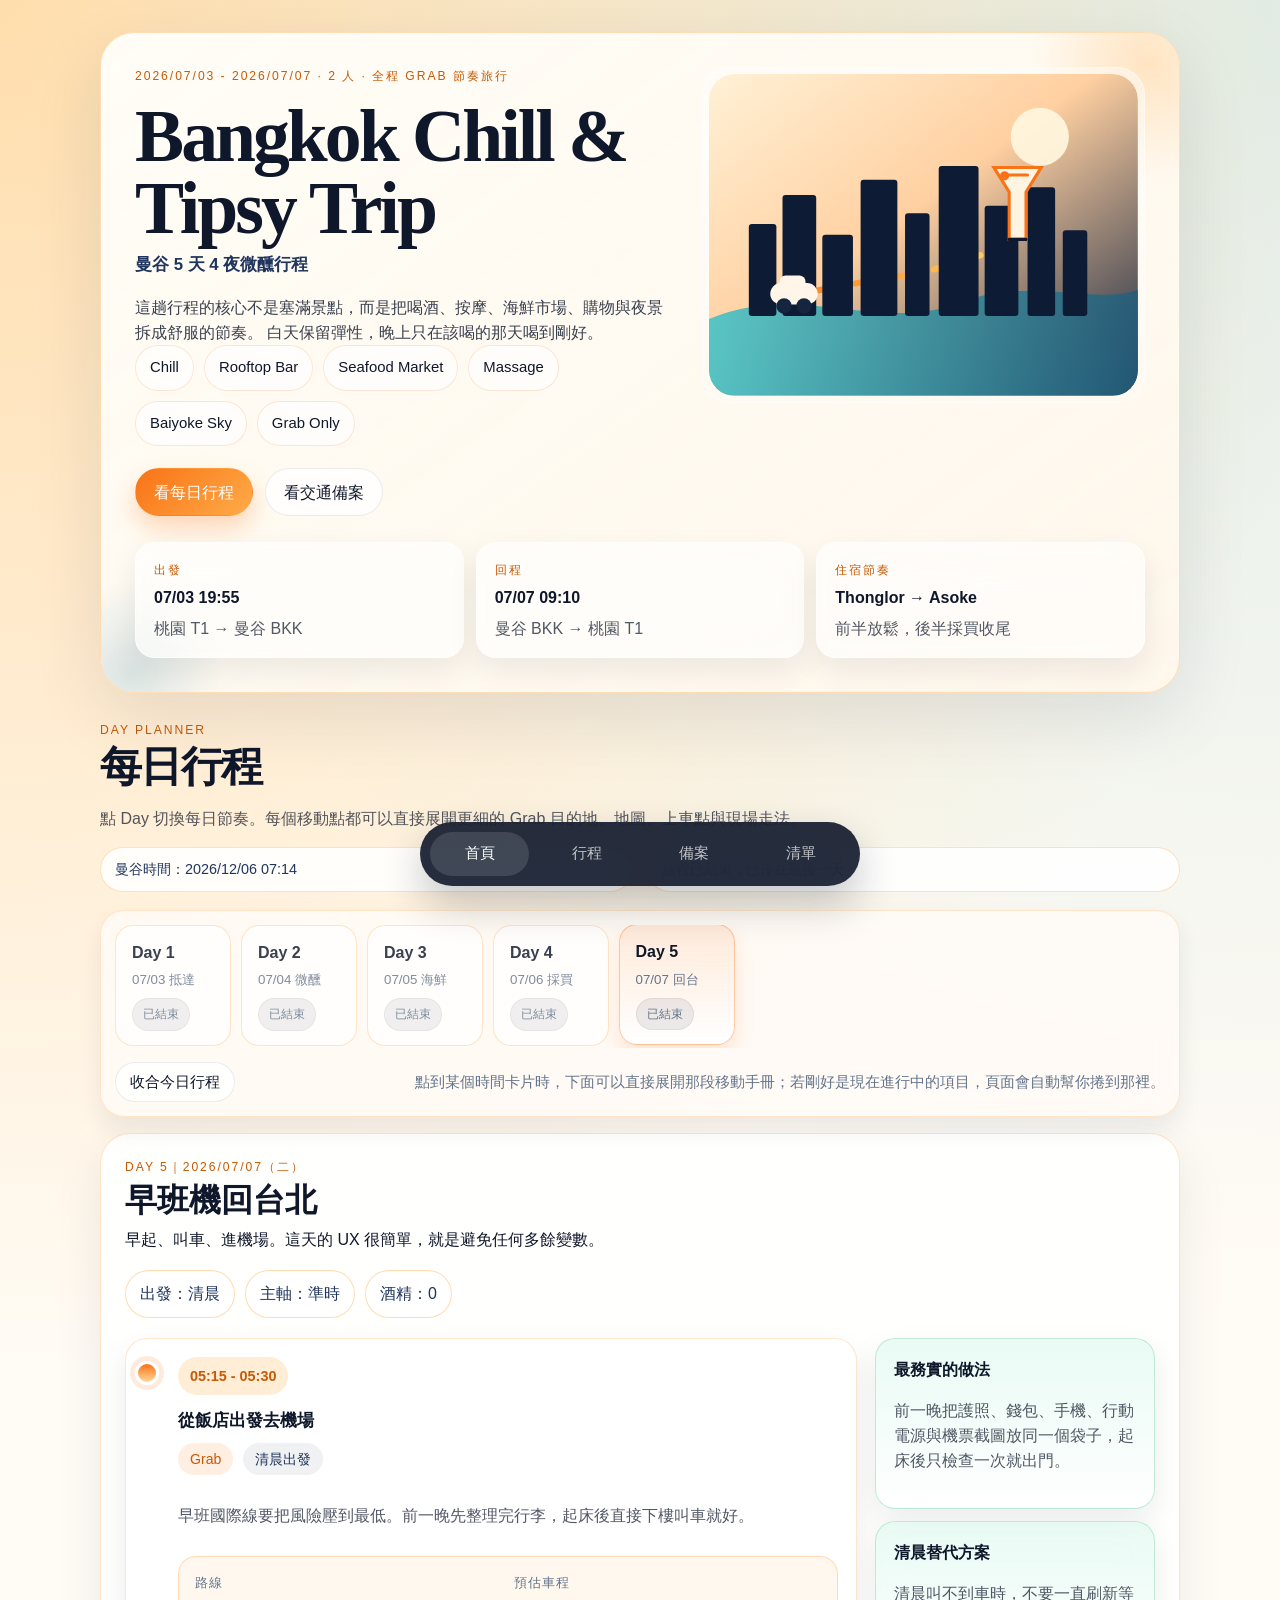
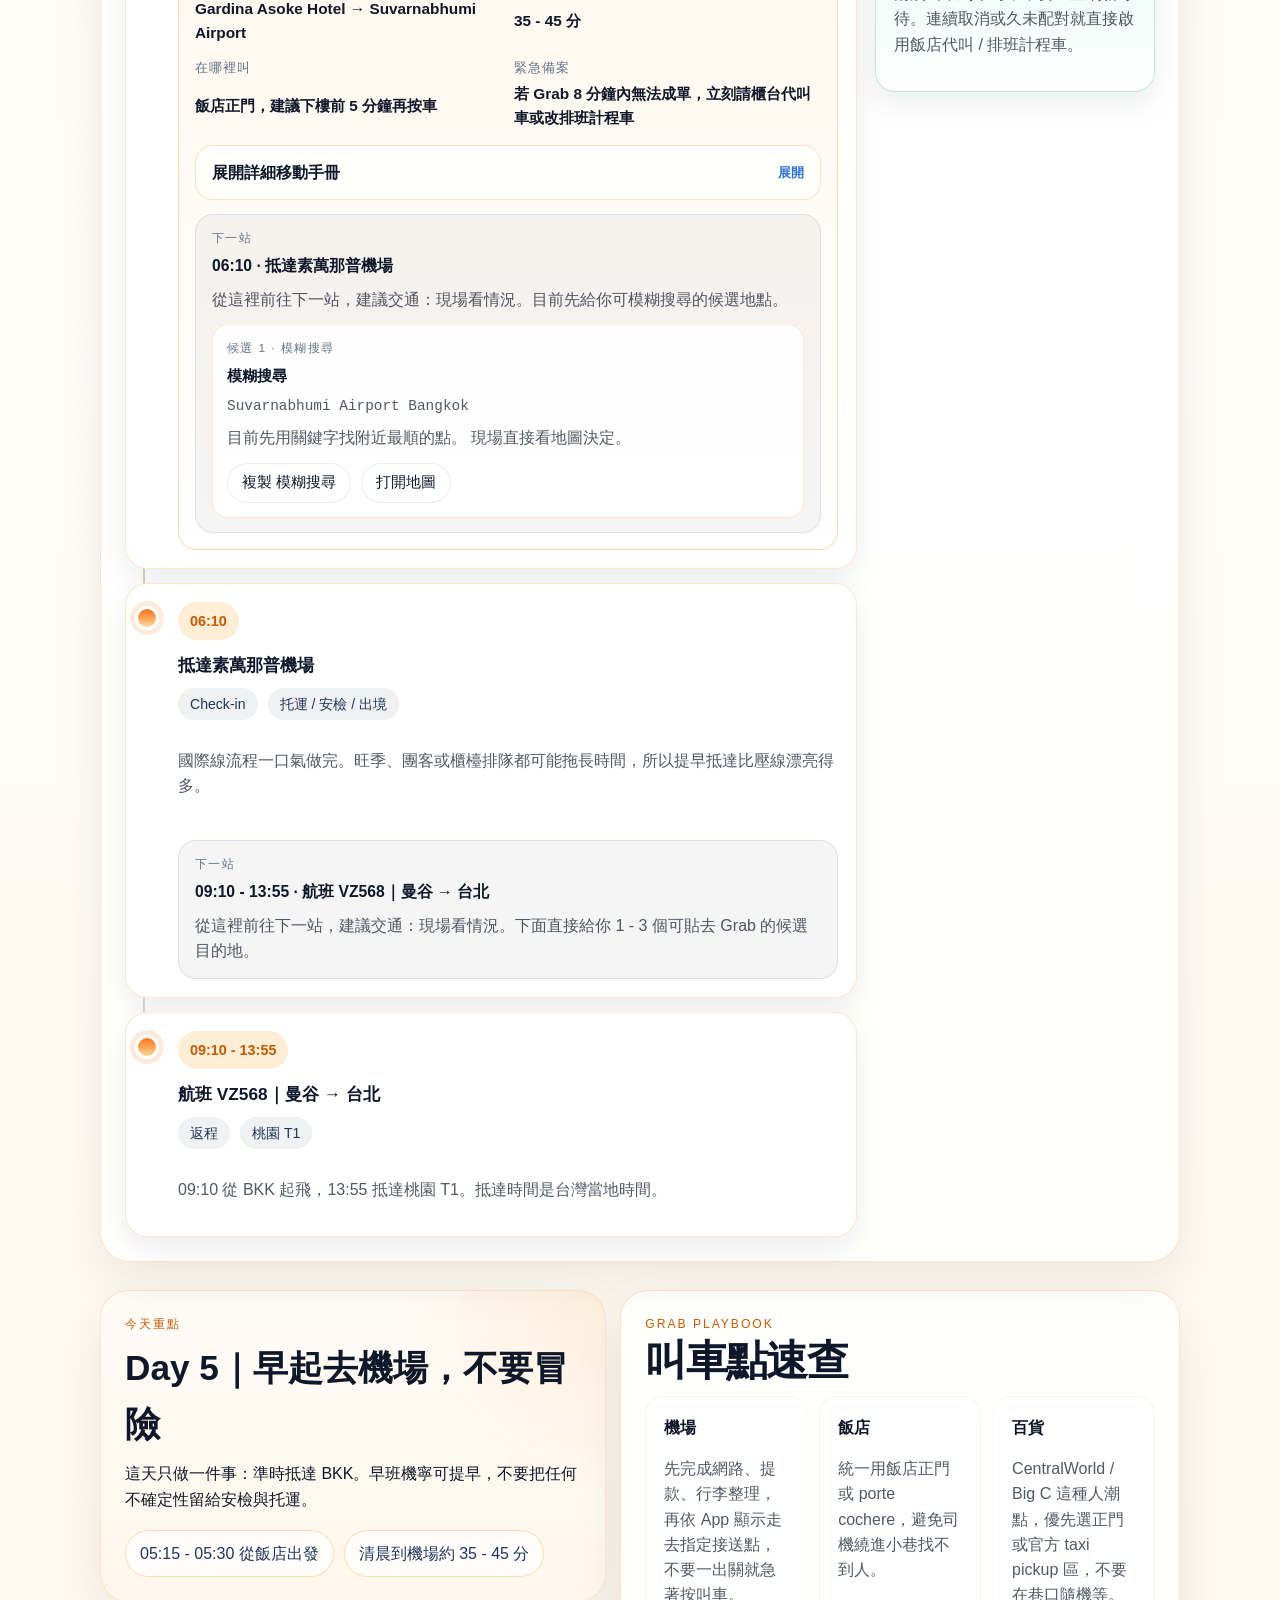
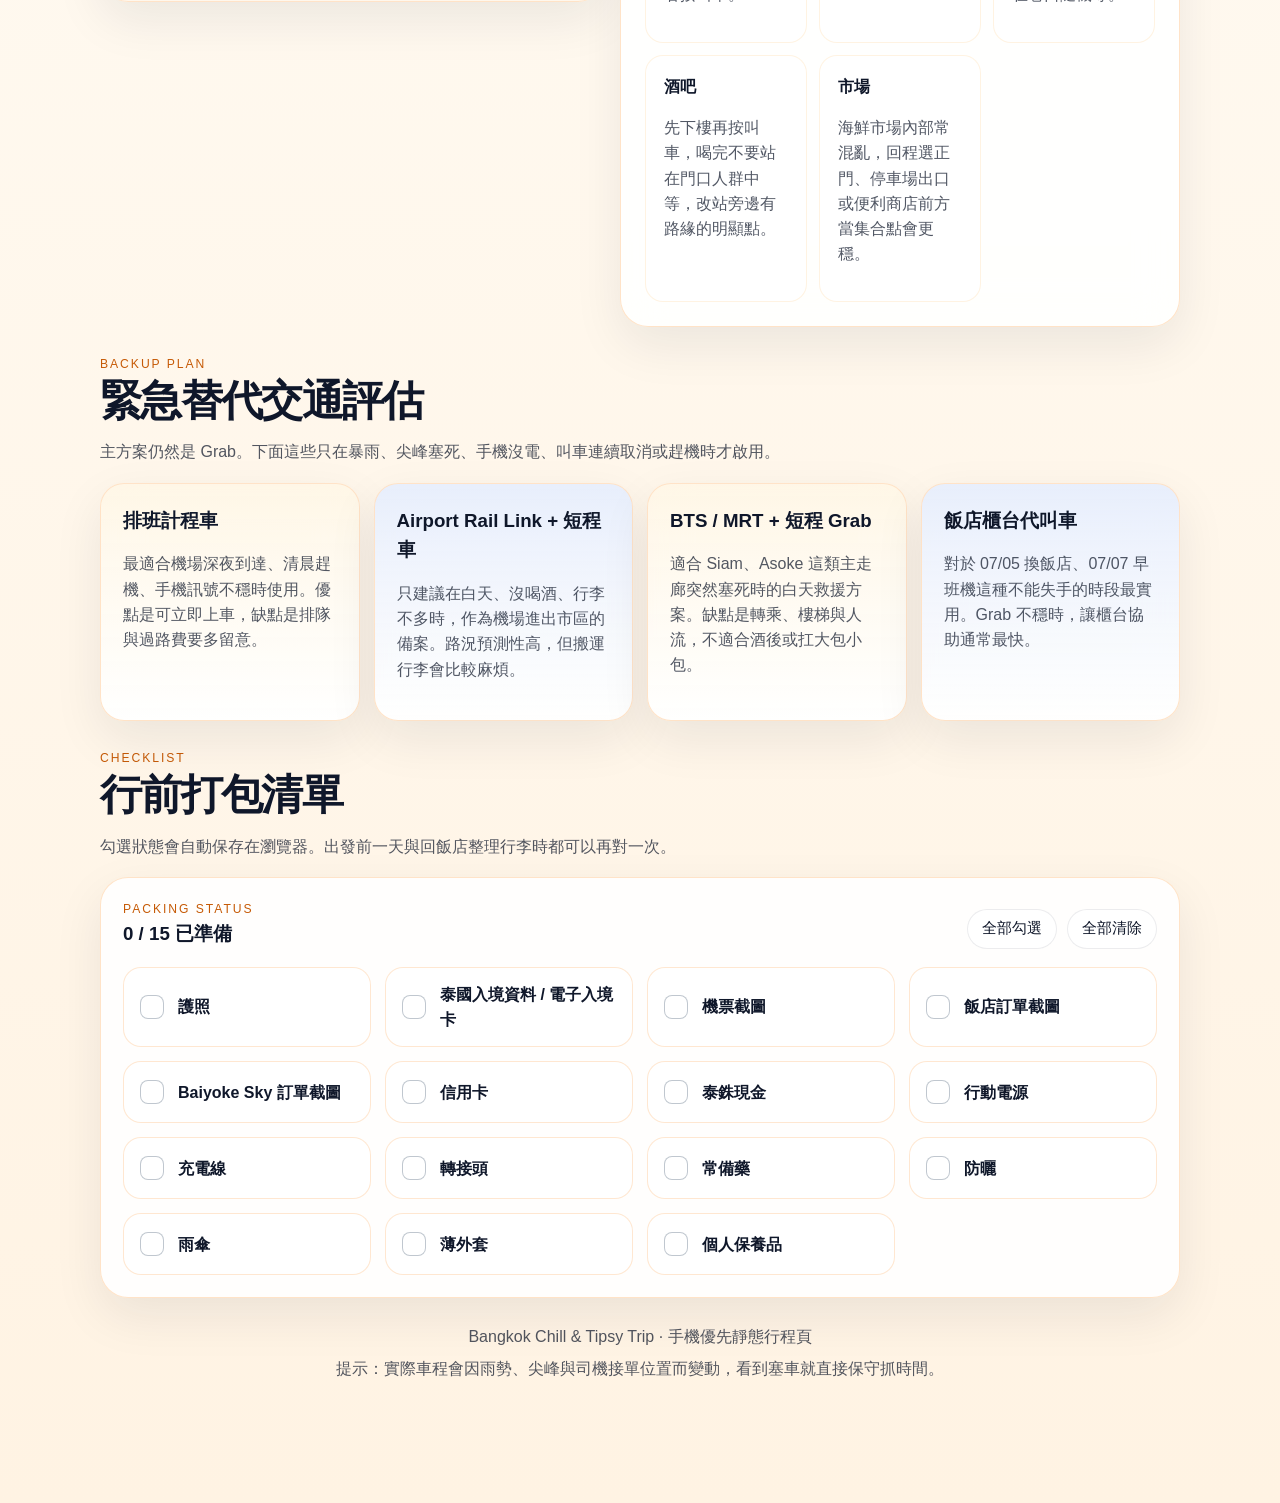
==== bangkok/20260703/index.html @ 16634b10 "2026泰國生日旅遊 泰國 曼谷 生日旅行" ====
<!DOCTYPE html>
<html lang="zh-Hant">
<head>
  <meta charset="UTF-8">
  <meta name="viewport" content="width=device-width, initial-scale=1.0">
  <title>Bangkok Chill &amp; Tipsy Trip</title>
  <meta
    name="description"
    content="曼谷 5 天 4 夜微醺行程，手機優先的靜態旅遊頁面，整理每日時間軸、Grab 叫車點、替代交通與行前清單。"
  >
  <style>
:root {
  --bg: #fff8ef;
  --bg-soft: #fff2df;
  --card: rgba(255, 255, 255, 0.9);
  --card-strong: #ffffff;
  --primary: #f97316;
  --primary-deep: #c65a06;
  --primary-soft: #ffedd5;
  --secondary: #0f172a;
  --secondary-soft: #20355d;
  --muted: #64748b;
  --muted-soft: #8ea0b7;
  --green: #1c9b67;
  --green-soft: #dff9ef;
  --blue: #2d72d9;
  --blue-soft: #dce9ff;
  --border: #fed7aa;
  --border-strong: rgba(249, 115, 22, 0.24);
  --shadow-soft: 0 18px 50px rgba(18, 28, 45, 0.08);
  --shadow-card: 0 12px 30px rgba(15, 23, 42, 0.08);
  --radius-xl: 30px;
  --radius-lg: 24px;
  --radius-md: 18px;
  --radius-sm: 14px;
  --max-mobile: 480px;
  --max-desktop: 1080px;
}

* {
  box-sizing: border-box;
}

html {
  scroll-behavior: smooth;
}

body {
  margin: 0;
  font-family: -apple-system, BlinkMacSystemFont, "Segoe UI", "Noto Sans TC", sans-serif;
  color: var(--secondary);
  background:
    radial-gradient(circle at top left, rgba(255, 211, 145, 0.7), transparent 28%),
    radial-gradient(circle at top right, rgba(84, 184, 196, 0.18), transparent 26%),
    linear-gradient(180deg, #fff8ef 0%, #fffdf8 42%, #fff3e3 100%);
  line-height: 1.58;
}

img,
svg {
  display: block;
  max-width: 100%;
}

button,
input,
a {
  font: inherit;
}

a {
  color: inherit;
  text-decoration: none;
}

.page-shell {
  width: min(calc(100% - 28px), var(--max-desktop));
  margin: 0 auto;
  padding: 24px 0 116px;
}

main {
  display: flex;
  flex-direction: column;
}

.hero,
.summary-card,
.callout,
.focus-card,
.playbook-card,
.day-panel,
.backup-card,
.checklist-card,
.mini-card,
.side-card,
.playbook-item {
  backdrop-filter: blur(20px);
}

.hero {
  position: relative;
  overflow: hidden;
  display: grid;
  gap: 20px;
  padding: 28px;
  border-radius: 34px;
  background:
    linear-gradient(145deg, rgba(255, 253, 247, 0.95), rgba(255, 246, 233, 0.88)),
    rgba(255, 255, 255, 0.8);
  border: 1px solid rgba(255, 210, 156, 0.7);
  box-shadow: 0 24px 70px rgba(20, 33, 56, 0.1);
}

.hero::before,
.hero::after {
  content: "";
  position: absolute;
  border-radius: 999px;
  pointer-events: none;
}

.hero::before {
  width: 240px;
  height: 240px;
  right: -90px;
  top: -90px;
  background: radial-gradient(circle, rgba(255, 186, 102, 0.34), transparent 70%);
}

.hero::after {
  width: 180px;
  height: 180px;
  left: -60px;
  bottom: -70px;
  background: radial-gradient(circle, rgba(55, 130, 160, 0.18), transparent 72%);
}

.hero-copy,
.hero-art,
.hero-stats {
  position: relative;
  z-index: 1;
}

.eyebrow,
.kicker,
.mini-label,
.card-label,
.day-kicker {
  margin: 0;
  font-size: 0.76rem;
  letter-spacing: 0.16em;
  text-transform: uppercase;
  color: var(--primary-deep);
}

.hero h1 {
  margin: 14px 0 8px;
  font-family: "Iowan Old Style", "Palatino Linotype", "Noto Serif TC", serif;
  font-size: clamp(2.2rem, 9vw, 4.6rem);
  line-height: 0.98;
  letter-spacing: -0.04em;
}

.hero-subtitle {
  margin: 0;
  font-size: 1.05rem;
  font-weight: 700;
  color: var(--secondary-soft);
}

.hero-lead {
  margin: 16px 0 0;
  max-width: 44rem;
  color: rgba(15, 23, 42, 0.82);
}

.tag-row,
.chip-row,
.focus-metrics,
.day-stat-strip {
  display: flex;
  flex-wrap: wrap;
  gap: 10px;
}

.tag {
  display: inline-flex;
  align-items: center;
  gap: 6px;
  padding: 10px 14px;
  border-radius: 999px;
  border: 1px solid rgba(249, 115, 22, 0.18);
  background: rgba(255, 255, 255, 0.65);
  color: var(--secondary);
  font-size: 0.93rem;
  box-shadow: inset 0 1px 0 rgba(255, 255, 255, 0.8);
}

.hero-actions {
  display: flex;
  flex-wrap: wrap;
  gap: 12px;
  margin-top: 22px;
}

.button {
  display: inline-flex;
  align-items: center;
  justify-content: center;
  min-height: 48px;
  padding: 0 18px;
  border: 1px solid transparent;
  border-radius: 999px;
  transition: transform 0.2s ease, box-shadow 0.2s ease, background 0.2s ease, border-color 0.2s ease;
  cursor: pointer;
}

.button:hover {
  transform: translateY(-1px);
}

.button-primary {
  background: linear-gradient(135deg, var(--primary), #ffab48);
  color: #fff;
  box-shadow: 0 12px 24px rgba(249, 115, 22, 0.28);
}

.button-secondary {
  background: rgba(255, 255, 255, 0.84);
  color: var(--secondary);
  border-color: rgba(15, 23, 42, 0.08);
}

.button-small {
  min-height: 40px;
  padding: 0 14px;
  font-size: 0.92rem;
}

.hero-art {
  padding: 6px;
  border-radius: 28px;
  background: linear-gradient(180deg, rgba(255, 255, 255, 0.42), rgba(255, 255, 255, 0.18));
  border: 1px solid rgba(255, 255, 255, 0.52);
}

.hero-art svg {
  border-radius: 26px;
  box-shadow: inset 0 0 0 1px rgba(255, 255, 255, 0.2);
}

.hero-stats {
  display: grid;
  gap: 12px;
}

.mini-card {
  padding: 18px 18px 16px;
  border-radius: 20px;
  background: rgba(255, 255, 255, 0.62);
  border: 1px solid rgba(255, 255, 255, 0.56);
  box-shadow: var(--shadow-card);
}

.mini-card strong,
.summary-card h3,
.playbook-item h3,
.backup-card h3,
.side-card h4,
.timeline-title h4 {
  display: block;
  margin-top: 4px;
}

.mini-card span,
.summary-card p,
.callout p,
.playbook-item p,
.section-copy,
.timeline-content p,
.side-card p,
.backup-card p,
.footer p {
  color: rgba(15, 23, 42, 0.72);
}

.mini-card span {
  display: block;
  margin-top: 6px;
}

.section {
  margin-top: 28px;
}

.schedule-section {
  order: 1;
}

.utility-section {
  order: 2;
}

#backup {
  order: 3;
}

.checklist-section {
  order: 4;
}

#mobility {
  order: 5;
}

.section-heading {
  margin-bottom: 18px;
}

.section-heading h2 {
  margin: 6px 0 8px;
  font-family: "Iowan Old Style", "Palatino Linotype", "Noto Serif TC", serif;
  font-size: clamp(1.8rem, 5vw, 2.6rem);
  line-height: 1.05;
  letter-spacing: -0.04em;
}

.section-heading.compact {
  margin-bottom: 12px;
}

.trip-ops-grid,
.mobility-grid,
.detail-list,
.quick-destination-list,
.schedule-live-strip {
  display: grid;
  gap: 14px;
}

.schedule-live-strip {
  margin-top: 14px;
}

.schedule-live-strip span {
  display: inline-flex;
  align-items: center;
  padding: 10px 14px;
  border-radius: 999px;
  background: rgba(255, 255, 255, 0.88);
  border: 1px solid rgba(255, 221, 187, 0.92);
  color: var(--secondary-soft);
  font-size: 0.9rem;
}

.trip-ops-grid {
  margin-top: 6px;
}

.trip-ops-card,
.mobility-card {
  padding: 22px;
  border-radius: var(--radius-lg);
  background: var(--card);
  border: 1px solid rgba(255, 226, 197, 0.94);
  box-shadow: var(--shadow-soft);
}

.trip-live-card {
  background:
    radial-gradient(circle at top right, rgba(70, 167, 184, 0.14), transparent 34%),
    linear-gradient(180deg, rgba(255, 249, 240, 0.95), rgba(255, 255, 255, 0.95));
}

.trip-ops-card h3,
.mobility-card h3 {
  margin: 8px 0 10px;
  font-size: 1.16rem;
}

.trip-status-strip,
.mobility-actions {
  display: flex;
  flex-wrap: wrap;
  gap: 10px;
}

.trip-status-strip {
  margin-top: 16px;
}

.trip-status-strip span,
.mobility-badge,
.tab-state {
  display: inline-flex;
  align-items: center;
  padding: 8px 12px;
  border-radius: 999px;
  font-size: 0.82rem;
  border: 1px solid rgba(255, 214, 170, 0.9);
  background: rgba(255, 255, 255, 0.9);
  color: var(--secondary-soft);
  font-style: normal;
}

.mobility-grid {
  margin-top: 16px;
}

.mobility-card {
  background:
    linear-gradient(180deg, rgba(255, 251, 245, 0.96), rgba(255, 255, 255, 0.96));
}

.mobility-head {
  display: flex;
  flex-wrap: wrap;
  justify-content: space-between;
  align-items: flex-start;
  gap: 12px;
}

.mobility-intro {
  margin: 10px 0 0;
  color: rgba(15, 23, 42, 0.76);
}

.mobility-actions {
  margin-top: 16px;
}

.detail-list {
  margin-top: 16px;
}

.detail-item {
  padding: 16px;
  border-radius: 18px;
  background: rgba(255, 255, 255, 0.84);
  border: 1px solid rgba(255, 229, 204, 0.9);
}

.detail-item span {
  display: block;
  margin-bottom: 6px;
  font-size: 0.78rem;
  letter-spacing: 0.12em;
  text-transform: uppercase;
  color: var(--muted);
}

.detail-item strong {
  display: block;
  font-size: 0.98rem;
  color: var(--secondary);
}

.detail-item p {
  margin: 8px 0 0;
  color: rgba(15, 23, 42, 0.7);
}

.copy-target {
  font-family: "SFMono-Regular", Consolas, "Liberation Mono", Menlo, monospace;
  font-size: 0.9rem;
  line-height: 1.5;
  word-break: break-word;
}

.quick-destination-list {
  margin-top: 16px;
}

.quick-destination {
  width: 100%;
  min-height: 48px;
  padding: 0 16px;
  border-radius: 16px;
  border: 1px solid rgba(255, 221, 187, 0.92);
  background: rgba(255, 255, 255, 0.88);
  color: var(--secondary);
  text-align: left;
  cursor: pointer;
  transition: transform 0.2s ease, box-shadow 0.2s ease, border-color 0.2s ease;
}

.quick-destination:hover,
.copy-button:hover {
  transform: translateY(-1px);
  box-shadow: var(--shadow-card);
}

.tab-state {
  margin-top: 8px;
  padding: 6px 10px;
  font-size: 0.74rem;
}

.day-tab.is-ended .tab-state {
  background: rgba(15, 23, 42, 0.08);
  border-color: rgba(15, 23, 42, 0.06);
  color: var(--muted);
}

.day-tab.is-today .tab-state {
  background: rgba(28, 155, 103, 0.12);
  border-color: rgba(28, 155, 103, 0.18);
  color: #157650;
}

.day-tab.is-upcoming .tab-state {
  background: rgba(45, 114, 217, 0.1);
  border-color: rgba(45, 114, 217, 0.16);
  color: #215cb5;
}

.day-tab.is-ended:not(.is-active) {
  opacity: 0.82;
}

.summary-grid,
.callout-grid,
.backup-grid,
.checklist-grid {
  display: grid;
  gap: 14px;
}

.summary-card,
.callout,
.focus-card,
.playbook-card,
.backup-card,
.checklist-card,
.day-panel {
  background: var(--card);
  border: 1px solid rgba(255, 226, 197, 0.94);
  box-shadow: var(--shadow-soft);
}

.summary-card {
  padding: 22px;
  border-radius: var(--radius-lg);
}

.summary-card h3 {
  margin: 8px 0 10px;
  font-size: 1.14rem;
}

.callout-grid {
  margin-top: 16px;
}

.callout {
  padding: 20px 22px;
  border-radius: var(--radius-lg);
}

.callout h3,
.focus-card h2,
.playbook-card h2,
.checklist-card h3 {
  margin: 6px 0 10px;
}

.callout-warm {
  background: linear-gradient(180deg, rgba(255, 241, 219, 0.94), rgba(255, 249, 240, 0.88));
}

.callout-cool {
  background: linear-gradient(180deg, rgba(225, 237, 255, 0.94), rgba(248, 251, 255, 0.88));
}

.callout-green {
  background: linear-gradient(180deg, rgba(227, 248, 239, 0.94), rgba(250, 255, 252, 0.88));
}

.utility-section {
  display: grid;
  gap: 14px;
}

.focus-card,
.playbook-card {
  padding: 24px;
  border-radius: 28px;
}

.focus-card {
  background:
    radial-gradient(circle at top right, rgba(255, 184, 112, 0.18), transparent 34%),
    linear-gradient(180deg, rgba(255, 251, 245, 0.96), rgba(255, 246, 235, 0.9));
}

.focus-card p {
  margin: 0;
}

.focus-card h2 {
  font-size: clamp(1.45rem, 4vw, 2.2rem);
}

.focus-metrics {
  margin-top: 18px;
}

.focus-metrics span,
.day-stat-strip span {
  display: inline-flex;
  align-items: center;
  padding: 10px 14px;
  border-radius: 999px;
  background: rgba(255, 255, 255, 0.8);
  border: 1px solid rgba(255, 217, 170, 0.88);
  color: var(--secondary-soft);
}

.playbook-grid {
  display: grid;
  gap: 12px;
}

.playbook-item {
  padding: 18px;
  border-radius: 18px;
  background: rgba(255, 255, 255, 0.72);
  border: 1px solid rgba(255, 240, 219, 0.8);
}

.playbook-item h3 {
  margin: 0 0 6px;
  font-size: 1rem;
}

.tab-shell {
  position: sticky;
  top: 10px;
  z-index: 12;
  display: grid;
  gap: 14px;
  padding: 14px;
  margin-bottom: 16px;
  border-radius: 24px;
  background: rgba(255, 251, 246, 0.86);
  border: 1px solid rgba(255, 226, 197, 0.92);
  backdrop-filter: blur(18px);
  box-shadow: 0 12px 24px rgba(25, 39, 66, 0.08);
}

.day-tabs {
  display: flex;
  gap: 10px;
  overflow-x: auto;
  padding-bottom: 2px;
  scrollbar-width: none;
}

.day-tabs::-webkit-scrollbar {
  display: none;
}

.day-tab {
  flex: 0 0 auto;
  min-width: 116px;
  padding: 14px 16px;
  border-radius: 18px;
  border: 1px solid rgba(255, 215, 170, 0.8);
  background: rgba(255, 255, 255, 0.84);
  color: var(--secondary);
  text-align: left;
  cursor: pointer;
  transition: transform 0.2s ease, background 0.2s ease, border-color 0.2s ease, box-shadow 0.2s ease;
}

.day-tab span {
  display: block;
  font-weight: 700;
}

.day-tab small {
  display: block;
  margin-top: 4px;
  color: var(--muted);
}

.day-tab:hover,
.day-tab.is-active {
  transform: translateY(-1px);
}

.day-tab.is-active {
  background: linear-gradient(180deg, rgba(249, 115, 22, 0.12), rgba(255, 255, 255, 0.96));
  border-color: rgba(249, 115, 22, 0.34);
  box-shadow: 0 10px 20px rgba(249, 115, 22, 0.16);
}

.tab-tools {
  display: flex;
  flex-direction: column;
  gap: 10px;
}

.tab-tip {
  margin: 0;
  color: var(--muted);
  font-size: 0.92rem;
}

.day-panels {
  display: grid;
  gap: 16px;
}

.day-panel {
  padding: 24px;
  border-radius: 30px;
  animation: fade-up 0.35s ease;
}

.js-enabled .day-panel[hidden] {
  display: none !important;
}

.day-panel {
  scroll-margin-top: 130px;
}

.day-panel.is-collapsed .day-body {
  display: none;
}

.day-overview {
  display: grid;
  gap: 14px;
}

.day-overview h3 {
  margin: 6px 0 8px;
  font-size: clamp(1.5rem, 4vw, 2rem);
  line-height: 1.12;
}

.day-overview p {
  margin: 0;
}

.day-stat-strip {
  margin-top: 4px;
}

.day-body {
  display: grid;
  gap: 18px;
  margin-top: 20px;
}

.timeline {
  position: relative;
  display: grid;
  gap: 14px;
}

.timeline::before {
  content: "";
  position: absolute;
  top: 18px;
  bottom: 18px;
  left: 18px;
  width: 2px;
  background: linear-gradient(180deg, rgba(249, 115, 22, 0.6), rgba(45, 114, 217, 0.22));
}

.timeline-card {
  position: relative;
  display: grid;
  gap: 12px;
  padding: 18px 18px 18px 52px;
  border-radius: 22px;
  background: var(--card-strong);
  border: 1px solid rgba(255, 228, 201, 0.92);
  box-shadow: var(--shadow-card);
  scroll-margin-top: 108px;
}

.timeline-card::before {
  content: "";
  position: absolute;
  top: 22px;
  left: 9px;
  width: 18px;
  height: 18px;
  border-radius: 50%;
  background: linear-gradient(180deg, var(--primary), #ffd89b);
  border: 3px solid #fff;
  box-shadow: 0 0 0 5px rgba(249, 115, 22, 0.14);
}

.timeline-card.is-current {
  border-color: rgba(28, 155, 103, 0.48);
  background:
    linear-gradient(180deg, rgba(235, 252, 244, 0.96), rgba(255, 255, 255, 0.98));
  box-shadow:
    0 18px 40px rgba(18, 28, 45, 0.12),
    0 0 0 2px rgba(28, 155, 103, 0.12);
}

.timeline-card.is-current::before {
  background: linear-gradient(180deg, #16a34a, #8ce3b8);
  box-shadow: 0 0 0 7px rgba(28, 155, 103, 0.16);
}

.timeline-card.is-current .time-badge {
  background: rgba(28, 155, 103, 0.14);
  color: #157650;
}

.timeline-now-chip {
  display: inline-flex;
  align-items: center;
  min-height: 32px;
  padding: 0 12px;
  border-radius: 999px;
  background: rgba(28, 155, 103, 0.12);
  color: #157650;
  font-size: 0.86rem;
  font-weight: 700;
}

.time-badge {
  display: inline-flex;
  align-items: center;
  width: fit-content;
  padding: 8px 12px;
  border-radius: 999px;
  background: var(--primary-soft);
  color: var(--primary-deep);
  font-weight: 700;
  font-size: 0.9rem;
}

.timeline-content {
  display: grid;
  gap: 12px;
}

.timeline-title {
  display: grid;
  gap: 8px;
}

.timeline-title h4 {
  margin: 0;
  font-size: 1.08rem;
}

.chip {
  display: inline-flex;
  align-items: center;
  min-height: 32px;
  padding: 0 12px;
  border-radius: 999px;
  background: rgba(15, 23, 42, 0.06);
  color: var(--secondary-soft);
  font-size: 0.88rem;
}

.chip-primary {
  background: rgba(249, 115, 22, 0.12);
  color: var(--primary-deep);
}

.route-box {
  padding: 16px;
  border-radius: 18px;
  background:
    linear-gradient(180deg, rgba(255, 247, 237, 0.95), rgba(255, 255, 255, 0.95));
  border: 1px solid rgba(255, 214, 170, 0.88);
}

.route-grid {
  display: grid;
  gap: 12px;
}

.route-grid div {
  display: grid;
  gap: 4px;
}

.route-grid span {
  font-size: 0.8rem;
  letter-spacing: 0.08em;
  text-transform: uppercase;
  color: var(--muted);
}

.route-grid strong {
  font-size: 0.96rem;
  color: var(--secondary);
}

.route-note {
  margin: 12px 0 0;
  color: var(--muted);
  font-size: 0.9rem;
}

.route-note a {
  color: var(--blue);
  font-weight: 600;
}

.inline-manual {
  margin-top: 14px;
  padding: 0;
  border-radius: 18px;
  border: 1px solid rgba(255, 221, 187, 0.9);
  background: rgba(255, 255, 255, 0.9);
  overflow: hidden;
}

.inline-manual summary {
  display: flex;
  align-items: center;
  justify-content: space-between;
  gap: 12px;
  padding: 14px 16px;
  cursor: pointer;
  list-style: none;
  font-weight: 700;
  color: var(--secondary);
}

.inline-manual summary::-webkit-details-marker {
  display: none;
}

.inline-manual summary::after {
  content: "展開";
  font-size: 0.84rem;
  color: var(--blue);
}

.inline-manual[open] summary::after {
  content: "收合";
}

.inline-manual-body {
  padding: 0 16px 16px;
  border-top: 1px solid rgba(255, 236, 214, 0.92);
}

.inline-manual-title {
  margin: 14px 0 8px;
  font-size: 0.98rem;
  color: var(--secondary);
}

.inline-manual-copy {
  margin: 0 0 12px;
  color: rgba(15, 23, 42, 0.72);
}

.inline-manual .mobility-actions {
  margin-top: 12px;
}

.inline-manual .detail-list {
  margin-top: 14px;
}

.next-step-banner {
  margin-top: 14px;
  padding: 14px 16px;
  border-radius: 18px;
  background: rgba(15, 23, 42, 0.04);
  border: 1px solid rgba(207, 217, 231, 0.72);
}

.next-step-banner span {
  display: block;
  margin-bottom: 6px;
  font-size: 0.76rem;
  letter-spacing: 0.12em;
  text-transform: uppercase;
  color: var(--muted);
}

.next-step-banner strong {
  display: block;
  font-size: 0.98rem;
  color: var(--secondary);
}

.next-step-banner p {
  margin: 8px 0 0;
  color: rgba(15, 23, 42, 0.72);
}

.next-step-actions {
  display: flex;
  flex-wrap: wrap;
  gap: 10px;
  margin-top: 12px;
}

.next-step-options {
  display: grid;
  gap: 12px;
  margin-top: 12px;
}

.next-step-option {
  padding: 14px;
  border-radius: 16px;
  background: rgba(255, 255, 255, 0.92);
  border: 1px solid rgba(255, 229, 204, 0.9);
}

.next-step-option span {
  display: block;
  margin-bottom: 6px;
  font-size: 0.74rem;
  letter-spacing: 0.12em;
  text-transform: uppercase;
  color: var(--muted);
}

.next-step-option strong {
  display: block;
  font-size: 0.95rem;
  color: var(--secondary);
}

.next-step-option p {
  margin: 8px 0 0;
  color: rgba(15, 23, 42, 0.72);
  word-break: break-word;
}

.day-side {
  display: grid;
  gap: 12px;
}

.side-card {
  padding: 18px;
  border-radius: 20px;
  background:
    linear-gradient(180deg, rgba(223, 249, 239, 0.7), rgba(255, 255, 255, 0.92));
  border: 1px solid rgba(186, 233, 214, 0.92);
  box-shadow: var(--shadow-card);
}

.side-card h4,
.backup-card h3 {
  margin: 0 0 8px;
}

.backup-grid {
  margin-top: 16px;
}

.backup-card {
  padding: 22px;
  border-radius: 24px;
}

.backup-card:nth-child(2n) {
  background:
    linear-gradient(180deg, rgba(228, 237, 255, 0.85), rgba(255, 255, 255, 0.94));
}

.backup-card:nth-child(2n + 1) {
  background:
    linear-gradient(180deg, rgba(255, 246, 230, 0.9), rgba(255, 255, 255, 0.94));
}

.checklist-card {
  padding: 22px;
  border-radius: 28px;
}

.checklist-head {
  display: grid;
  gap: 14px;
  margin-bottom: 18px;
}

.checklist-head h3,
.footer p {
  margin: 0;
}

.checklist-tools {
  display: flex;
  flex-wrap: wrap;
  gap: 10px;
}

.checklist-grid {
  grid-template-columns: 1fr;
}

.check-item {
  display: flex;
  align-items: center;
  gap: 14px;
  min-height: 62px;
  padding: 14px 16px;
  border-radius: 18px;
  background: rgba(255, 255, 255, 0.86);
  border: 1px solid rgba(255, 229, 204, 0.9);
  cursor: pointer;
  transition: transform 0.2s ease, border-color 0.2s ease, background 0.2s ease, box-shadow 0.2s ease;
}

.check-item:hover {
  transform: translateY(-1px);
  box-shadow: var(--shadow-card);
}

.check-item input {
  appearance: none;
  -webkit-appearance: none;
  width: 24px;
  height: 24px;
  flex: 0 0 24px;
  margin: 0;
  border-radius: 8px;
  border: 1.5px solid rgba(99, 115, 136, 0.4);
  background: #fff;
  display: grid;
  place-items: center;
  transition: background 0.2s ease, border-color 0.2s ease, box-shadow 0.2s ease;
}

.check-item input::before {
  content: "";
  width: 12px;
  height: 12px;
  transform: scale(0);
  transition: transform 0.18s ease;
  clip-path: polygon(14% 44%, 0 59%, 40% 100%, 100% 19%, 85% 4%, 39% 67%);
  background: #fff;
}

.check-item input:checked {
  background: linear-gradient(135deg, var(--green), #4dd39b);
  border-color: transparent;
  box-shadow: 0 8px 18px rgba(28, 155, 103, 0.22);
}

.check-item input:checked::before {
  transform: scale(1);
}

.check-item:has(input:checked) {
  background: linear-gradient(180deg, rgba(231, 251, 242, 0.92), rgba(255, 255, 255, 0.96));
  border-color: rgba(28, 155, 103, 0.28);
}

.check-item span {
  color: var(--secondary);
  font-weight: 600;
}

.footer {
  padding: 26px 6px 6px;
  text-align: center;
}

.footer p + p {
  margin-top: 6px;
}

.bottom-nav {
  position: fixed;
  left: 50%;
  bottom: 14px;
  z-index: 20;
  transform: translateX(-50%);
  display: inline-flex;
  gap: 8px;
  width: min(calc(100% - 20px), 440px);
  padding: 10px;
  border-radius: 999px;
  background: rgba(15, 23, 42, 0.9);
  box-shadow: 0 18px 40px rgba(15, 23, 42, 0.24);
  backdrop-filter: blur(18px);
}

.bottom-nav a {
  flex: 1 1 0;
  display: inline-flex;
  justify-content: center;
  align-items: center;
  min-height: 44px;
  padding: 0 8px;
  border-radius: 999px;
  color: rgba(255, 255, 255, 0.72);
  font-size: 0.92rem;
  transition: background 0.2s ease, color 0.2s ease, transform 0.2s ease;
}

.bottom-nav a:hover,
.bottom-nav a.is-active {
  color: #fff;
  background: rgba(255, 255, 255, 0.12);
}

@keyframes fade-up {
  from {
    opacity: 0;
    transform: translateY(10px);
  }

  to {
    opacity: 1;
    transform: translateY(0);
  }
}

@media (min-width: 640px) {
  .page-shell {
    width: min(calc(100% - 40px), var(--max-desktop));
    padding-top: 32px;
  }

  .hero {
    grid-template-columns: 1.2fr 0.8fr;
    align-items: start;
    padding: 34px;
  }

  .hero-stats {
    grid-column: 1 / -1;
    grid-template-columns: repeat(3, 1fr);
  }

  .summary-grid,
  .callout-grid,
  .playbook-grid,
  .backup-grid,
  .trip-ops-grid,
  .mobility-grid,
  .schedule-live-strip {
    grid-template-columns: repeat(2, minmax(0, 1fr));
  }

  .tab-tools {
    flex-direction: row;
    justify-content: space-between;
    align-items: center;
  }

  .route-grid {
    grid-template-columns: repeat(2, minmax(0, 1fr));
  }

  .detail-list {
    grid-template-columns: repeat(2, minmax(0, 1fr));
  }

  .checklist-grid {
    grid-template-columns: repeat(2, minmax(0, 1fr));
  }
}

@media (min-width: 860px) {
  .utility-section {
    grid-template-columns: 0.95fr 1.05fr;
    align-items: start;
  }

  .day-body {
    grid-template-columns: minmax(0, 1fr) 280px;
    align-items: start;
  }

  .day-side {
    position: sticky;
    top: 112px;
  }

  .summary-grid {
    grid-template-columns: repeat(3, minmax(0, 1fr));
  }

  .trip-ops-grid {
    grid-template-columns: repeat(3, minmax(0, 1fr));
  }

  .quick-destination-list {
    grid-template-columns: repeat(2, minmax(0, 1fr));
  }

  .checklist-head {
    grid-template-columns: 1fr auto;
    align-items: end;
  }
}

@media (min-width: 980px) {
  .hero {
    grid-template-columns: 1.1fr 0.9fr;
    gap: 26px;
  }

  .playbook-grid {
    grid-template-columns: repeat(3, minmax(0, 1fr));
  }

  .mobility-grid {
    grid-template-columns: repeat(2, minmax(0, 1fr));
  }

  .backup-grid,
  .checklist-grid {
    grid-template-columns: repeat(4, minmax(0, 1fr));
  }
}

@media (prefers-reduced-motion: reduce) {
  html {
    scroll-behavior: auto;
  }

  *,
  *::before,
  *::after {
    animation: none !important;
    transition: none !important;
  }
}
  </style>
</head>
<body>
  <div class="page-shell">
    <header class="hero" id="hero">
      <div class="hero-copy">
        <p class="eyebrow">2026/07/03 - 2026/07/07 · 2 人 · 全程 Grab 節奏旅行</p>
        <h1>Bangkok Chill &amp; Tipsy Trip</h1>
        <p class="hero-subtitle">曼谷 5 天 4 夜微醺行程</p>
        <p class="hero-lead">
          這趟行程的核心不是塞滿景點，而是把喝酒、按摩、海鮮市場、購物與夜景拆成舒服的節奏。
          白天保留彈性，晚上只在該喝的那天喝到剛好。
        </p>

        <div class="tag-row" aria-label="行程標籤">
          <span class="tag">Chill</span>
          <span class="tag">Rooftop Bar</span>
          <span class="tag">Seafood Market</span>
          <span class="tag">Massage</span>
          <span class="tag">Baiyoke Sky</span>
          <span class="tag">Grab Only</span>
        </div>

        <div class="hero-actions">
          <a class="button button-primary" href="#days">看每日行程</a>
          <a class="button button-secondary" href="#backup">看交通備案</a>
        </div>
      </div>

      <div class="hero-art" aria-hidden="true">
        <svg viewBox="0 0 560 420" role="img">
          <defs>
            <linearGradient id="sky" x1="0%" y1="0%" x2="100%" y2="100%">
              <stop offset="0%" stop-color="#fff1d6"></stop>
              <stop offset="45%" stop-color="#ffd0a1"></stop>
              <stop offset="100%" stop-color="#15243f"></stop>
            </linearGradient>
            <linearGradient id="river" x1="0%" y1="0%" x2="100%" y2="0%">
              <stop offset="0%" stop-color="#42c2c8"></stop>
              <stop offset="100%" stop-color="#245d7a"></stop>
            </linearGradient>
            <linearGradient id="route" x1="0%" y1="0%" x2="100%" y2="0%">
              <stop offset="0%" stop-color="#f97316"></stop>
              <stop offset="100%" stop-color="#ffd166"></stop>
            </linearGradient>
          </defs>
          <rect width="560" height="420" rx="32" fill="url(#sky)"></rect>
          <circle cx="432" cy="82" r="38" fill="#fff6dd" opacity="0.95"></circle>
          <path d="M0 320 C120 270 220 340 330 298 C420 264 500 302 560 282 L560 420 L0 420 Z" fill="url(#river)" opacity="0.88"></path>
          <path d="M65 305 C160 266 278 274 374 228" fill="none" stroke="url(#route)" stroke-width="8" stroke-linecap="round" stroke-dasharray="12 14"></path>
          <circle cx="68" cy="305" r="10" fill="#0f172a"></circle>
          <circle cx="376" cy="228" r="10" fill="#0f172a"></circle>
          <g fill="#0e1b34">
            <rect x="52" y="196" width="36" height="120" rx="4"></rect>
            <rect x="96" y="158" width="44" height="158" rx="4"></rect>
            <rect x="148" y="210" width="40" height="106" rx="4"></rect>
            <rect x="198" y="138" width="48" height="178" rx="4"></rect>
            <rect x="256" y="182" width="32" height="134" rx="4"></rect>
            <rect x="300" y="120" width="52" height="196" rx="4"></rect>
            <rect x="360" y="172" width="44" height="144" rx="4"></rect>
            <rect x="416" y="148" width="36" height="168" rx="4"></rect>
            <rect x="462" y="204" width="32" height="112" rx="4"></rect>
          </g>
          <g transform="translate(372 122)">
            <path d="M0 0 H62 L42 32 V94 H20 V32 Z" fill="#fff3e1" stroke="#f97316" stroke-width="4"></path>
            <path d="M18 10 H44" stroke="#f97316" stroke-width="4" stroke-linecap="round"></path>
            <circle cx="14" cy="11" r="6" fill="#f97316"></circle>
            <path d="M20 94 H42" stroke="#0f172a" stroke-width="4" stroke-linecap="round"></path>
          </g>
          <g transform="translate(80 255)">
            <rect x="0" y="18" width="62" height="28" rx="14" fill="#fff6e9"></rect>
            <rect x="12" y="8" width="34" height="18" rx="8" fill="#fff6e9"></rect>
            <circle cx="18" cy="48" r="10" fill="#15243f"></circle>
            <circle cx="44" cy="48" r="10" fill="#15243f"></circle>
          </g>
        </svg>
      </div>

      <div class="hero-stats">
        <article class="mini-card">
          <p class="mini-label">出發</p>
          <strong>07/03 19:55</strong>
          <span>桃園 T1 → 曼谷 BKK</span>
        </article>
        <article class="mini-card">
          <p class="mini-label">回程</p>
          <strong>07/07 09:10</strong>
          <span>曼谷 BKK → 桃園 T1</span>
        </article>
        <article class="mini-card">
          <p class="mini-label">住宿節奏</p>
          <strong>Thonglor → Asoke</strong>
          <span>前半放鬆，後半採買收尾</span>
        </article>
      </div>
    </header>

    <main>
      <section class="section" id="mobility">
        <div class="section-heading">
          <p class="kicker">Live Mobility Guide</p>
          <h2>移動手冊</h2>
          <p class="section-copy">
            這裡不是摘要，而是你到現場真的會用到的資訊。直接放可複製的 Grab 目的地、Google 地圖、上車點、下車後怎麼走，以及司機一直找不到你時該怎麼處理。
          </p>
        </div>

        <div class="trip-ops-grid">
          <article class="trip-ops-card trip-live-card">
            <p class="card-label">Trip Live</p>
            <h3 id="tripLiveTitle">目前預設會開 Day 1</h3>
            <p id="tripLiveCopy">頁面會依曼谷日期自動判斷目前應該看的那一天，已過去的日期會在頁籤上標示為已結束。</p>
            <div class="trip-status-strip">
              <span id="tripLiveDate">曼谷日期：--</span>
              <span id="tripLiveWindow">旅程：2026/07/03 - 2026/07/07</span>
            </div>
          </article>

          <article class="trip-ops-card">
            <p class="card-label">叫車原則</p>
            <h3>先站對位置，再按車</h3>
            <p>不要在商場裡、酒吧樓上、巷子深處或機場行李轉盤旁邊就先按 Grab。先走到大門、正門接送區、主路邊或 App 指示 pickup point，再叫車，司機找到你的速度會快很多。</p>
          </article>

          <article class="trip-ops-card">
            <p class="card-label">暴雨 / 取消單</p>
            <h3>連續取消就切備案</h3>
            <p>如果 8 - 10 分鐘內都在被取消、司機一直不動、或你明顯要趕固定行程，不要硬等。機場直接排班計程車，飯店直接請櫃台代叫，百貨就先走到更明顯的正門重新叫一次。</p>
          </article>
        </div>

        <div class="mobility-grid">
          <article class="mobility-card" id="mobility-bkk-sacha">
            <div class="mobility-head">
              <div>
                <p class="card-label">Day 1｜機場入城</p>
                <h3>BKK → The Sacha Apart-Hotel</h3>
              </div>
              <span class="mobility-badge">到曼谷第一段</span>
            </div>
            <p class="mobility-intro">這段最重要的是不要還沒整理好就急著按車。先完成入境、拿行李、補網路、提款，再走去 App 顯示的 pickup point。</p>
            <div class="mobility-actions">
              <button class="button button-secondary button-small copy-button" type="button" data-copy-value="The Sacha Apart-Hotel Thonglor Sukhumvit Bangkok" data-copy-default="複製 Grab 目的地">複製 Grab 目的地</button>
              <a class="button button-secondary button-small" href="https://www.google.com/maps/search/?api=1&amp;query=The%20Sacha%20Apart-Hotel%20Thonglor%20Sukhumvit%20Bangkok" target="_blank" rel="noreferrer">打開地圖</a>
            </div>
            <div class="detail-list">
              <article class="detail-item">
                <span>Grab 目的地</span>
                <strong class="copy-target">The Sacha Apart-Hotel Thonglor Sukhumvit Bangkok</strong>
                <p>用完整英文名比只打 Thonglor 穩，司機比較不會把你帶去同區別的公寓或旅館。</p>
              </article>
              <article class="detail-item">
                <span>你在機場先怎麼走</span>
                <strong>下機 → 入境 → 行李轉盤 → 海關 → 網路 / 提款 → 整理行李 → 再開 Grab</strong>
                <p>不要一出機艙就先按車。只要你還沒拿到行李，司機就比你更早等到不耐煩。</p>
              </article>
              <article class="detail-item">
                <span>建議上車點</span>
                <strong>依 App 顯示的 pickup point 站定後再按車</strong>
                <p>到點後先看車牌再上車；若你站的地方人太多，就往不擋路的人行邊帶站一點。</p>
              </article>
              <article class="detail-item">
                <span>司機若打來 / 找不到你</span>
                <strong>先回到 App 指示點，不要自己亂移動</strong>
                <p>如果還是不順，直接取消改叫排班計程車，比拖 20 分鐘有效率。</p>
              </article>
              <article class="detail-item">
                <span>預估車程與抵達後</span>
                <strong>車程約 40 - 60 分；保守抓 70 分</strong>
                <p>抵達飯店後就只做 check-in、補水、補零食，不插任何夜生活。</p>
              </article>
              <article class="detail-item">
                <span>地圖 / 備案</span>
                <strong>Grab 等太久就改排班計程車</strong>
                <p>第一晚的優先序是順利入住，不是省車資或測試其他交通方式。</p>
              </article>
            </div>
          </article>

          <article class="mobility-card" id="mobility-thonglor-local">
            <div class="mobility-head">
              <div>
                <p class="card-label">Day 2｜通羅移動</p>
                <h3>微醺日常用目的地</h3>
              </div>
              <span class="mobility-badge">短程最常用</span>
            </div>
            <p class="mobility-intro">通羅這天的重點不是複雜交通，而是每段都從「大門口」叫，避免司機鑽巷找人。下面這幾個點可以直接拿去輸入 Grab。</p>
            <div class="quick-destination-list">
              <button class="quick-destination" type="button" data-copy-value="Octave Rooftop Lounge & Bar, Bangkok Marriott Hotel Sukhumvit, 2 Sukhumvit Soi 57, Khlong Tan Nuea, Watthana, Bangkok 10110" data-copy-default="複製 Octave">複製 Octave</button>
              <button class="quick-destination" type="button" data-copy-value="Tichuca Rooftop Bar, T-One Building, Sukhumvit 40 Alley, Phra Khanong, Khlong Toei, Bangkok 10110" data-copy-default="複製 Tichuca">複製 Tichuca</button>
              <button class="quick-destination" type="button" data-copy-value="theCOMMONS Thonglor, 335 Thong Lo 17, Khlong Tan Nuea, Watthana, Bangkok 10110" data-copy-default="複製 theCOMMONS">複製 theCOMMONS</button>
              <button class="quick-destination" type="button" data-copy-value="Rabbit Hole, Thonglor, Watthana, Bangkok 10110" data-copy-default="複製 Rabbit Hole">複製 Rabbit Hole</button>
            </div>
            <div class="mobility-actions">
              <a class="button button-secondary button-small" href="https://www.google.com/maps/search/?api=1&amp;query=Octave%20Rooftop%20Lounge%20and%20Bar%20Bangkok" target="_blank" rel="noreferrer">Octave 地圖</a>
              <a class="button button-secondary button-small" href="https://www.google.com/maps/search/?api=1&amp;query=theCOMMONS%20Thonglor%20Bangkok" target="_blank" rel="noreferrer">theCOMMONS 地圖</a>
            </div>
            <div class="detail-list">
              <article class="detail-item">
                <span>叫車位置</span>
                <strong>飯店正門、按摩店正門、酒吧樓下大門</strong>
                <p>通羅的小巷很多，司機很容易定位到後巷。能從主路邊搭就從主路邊搭。</p>
              </article>
              <article class="detail-item">
                <span>喝完怎麼做</span>
                <strong>先下樓、站穩、再叫車</strong>
                <p>不要還在酒吧裡面就按車，電梯和結帳時間很容易讓司機先到又離開。</p>
              </article>
              <article class="detail-item">
                <span>最穩的節奏</span>
                <strong>按摩 → Rooftop → theCOMMONS → 小酒吧 → 直接回飯店</strong>
                <p>最後一段如果已經微醺，就省略換下一間，直接回飯店最順。</p>
              </article>
            </div>
          </article>

          <article class="mobility-card" id="mobility-sacha-gardina">
            <div class="mobility-head">
              <div>
                <p class="card-label">Day 3｜換飯店</p>
                <h3>The Sacha → Gardina Asoke</h3>
              </div>
              <span class="mobility-badge">行李日</span>
            </div>
            <p class="mobility-intro">這段有行李，不要走路、不試轉乘。直接把行李收好、站在大門口，一次移動到下一間飯店。</p>
            <div class="mobility-actions">
              <button class="button button-secondary button-small copy-button" type="button" data-copy-value="Gardina Asoke Hotel & Residence Bangkok" data-copy-default="複製 Grab 目的地">複製 Grab 目的地</button>
              <a class="button button-secondary button-small" href="https://www.google.com/maps/search/?api=1&amp;query=Gardina%20Asoke%20Hotel%20and%20Residence%20Bangkok" target="_blank" rel="noreferrer">打開地圖</a>
            </div>
            <div class="detail-list">
              <article class="detail-item">
                <span>Grab 目的地</span>
                <strong class="copy-target">Gardina Asoke Hotel &amp; Residence Bangkok</strong>
                <p>不要只打 Asoke 或 Gardina，完整名稱對櫃台與司機都更清楚。</p>
              </article>
              <article class="detail-item">
                <span>出發前要先做</span>
                <strong>護照、充電器、藥品、行動電源先集中</strong>
                <p>退房前用 3 分鐘把最容易漏的東西全點一遍，這段最怕的是人到了、重要物品留在上一間。</p>
              </article>
              <article class="detail-item">
                <span>建議上車點</span>
                <strong>The Sacha 正門車道</strong>
                <p>不要拖著行李往巷口移動。先把行李堆到門口，再按車，司機到時直接裝車。</p>
              </article>
              <article class="detail-item">
                <span>到 Gardina 後</span>
                <strong>先進大廳辦理 check-in；若房未好先寄放</strong>
                <p>不要站在門外整理行李，先把所有東西推進飯店，再決定是否先出門。</p>
              </article>
            </div>
          </article>

          <article class="mobility-card" id="mobility-gardina-thonburi">
            <div class="mobility-head">
              <div>
                <p class="card-label">Day 3｜海鮮市場</p>
                <h3>Gardina Asoke → Thonburi Market Place</h3>
              </div>
              <span class="mobility-badge">最容易塞車</span>
            </div>
            <p class="mobility-intro">這段是整趟最不穩定的市區跨區移動。你要做的不是找更便宜的方式，而是提早出發、給足緩衝。</p>
            <div class="mobility-actions">
              <button class="button button-secondary button-small copy-button" type="button" data-copy-value="Thonburi Market Place Bangkok" data-copy-default="複製 Grab 目的地">複製 Grab 目的地</button>
              <a class="button button-secondary button-small" href="https://www.google.com/maps/search/?api=1&amp;query=Thonburi%20Market%20Place%20Bangkok" target="_blank" rel="noreferrer">打開地圖</a>
            </div>
            <div class="detail-list">
              <article class="detail-item">
                <span>Grab 目的地</span>
                <strong class="copy-target">Thonburi Market Place Bangkok</strong>
                <p>輸入這個名稱即可，不需要再加海鮮或 seafood 關鍵字，避免跑到別的市場。</p>
              </article>
              <article class="detail-item">
                <span>在 Gardina 先怎麼走</span>
                <strong>從大廳前車道直接叫車</strong>
                <p>行李若已寄放好，就只帶錢包、手機、行動電源和小雨具，移動會輕很多。</p>
              </article>
              <article class="detail-item">
                <span>抵達市場後</span>
                <strong>先記住你下車的入口，再往裡面逛</strong>
                <p>回程最怕的是逛完找不到原本的出口。下車時先拍一下入口或記明顯店面。</p>
              </article>
              <article class="detail-item">
                <span>回程怎麼叫比較穩</span>
                <strong>先走回正門、停車場出口或便利商店前方再叫</strong>
                <p>不要站在市場中段等車。司機如果鑽不進來，整段會一直重複繞路。</p>
              </article>
              <article class="detail-item">
                <span>時間判斷</span>
                <strong>去程 35 - 60 分；回程 45 - 75 分</strong>
                <p>只要回程超過 1 小時，就把晚上的小喝直接降級，別再硬排。</p>
              </article>
            </div>
          </article>

          <article class="mobility-card" id="mobility-gardina-siam">
            <div class="mobility-head">
              <div>
                <p class="card-label">Day 4｜百貨採買</p>
                <h3>Gardina Asoke → Siam / CentralWorld / Big C</h3>
              </div>
              <span class="mobility-badge">採買主線</span>
            </div>
            <p class="mobility-intro">採買這天最重要的是把出口和集合點定死，不然人一多、袋子一多，很容易每個人從不同門走出去。</p>
            <div class="quick-destination-list">
              <button class="quick-destination" type="button" data-copy-value="centralwOrld, 999/9 Rama I Rd, Pathum Wan, Bangkok 10330" data-copy-default="複製 CentralWorld">複製 CentralWorld</button>
              <button class="quick-destination" type="button" data-copy-value="Big C Rajdamri, 97/11 Ratchadamri Rd, Lumphini, Pathum Wan, Bangkok 10330" data-copy-default="複製 Big C Rajdamri">複製 Big C Rajdamri</button>
            </div>
            <div class="mobility-actions">
              <a class="button button-secondary button-small" href="https://www.google.com/maps/search/?api=1&amp;query=centralwOrld%20Bangkok" target="_blank" rel="noreferrer">CentralWorld 地圖</a>
              <a class="button button-secondary button-small" href="https://www.google.com/maps/search/?api=1&amp;query=Big%20C%20Rajdamri%20Bangkok" target="_blank" rel="noreferrer">Big C 地圖</a>
            </div>
            <div class="detail-list">
              <article class="detail-item">
                <span>出發點</span>
                <strong>Gardina 大門前車道</strong>
                <p>這段是白天移動，可以在飯店門口慢慢等，不用走到大路口曝曬。</p>
              </article>
              <article class="detail-item">
                <span>百貨內部走法</span>
                <strong>買完先集合到同一層，再一起往正門出去</strong>
                <p>不要一人先去退稅、一人先去叫車。人一分散就會開始難會合。</p>
              </article>
              <article class="detail-item">
                <span>回程要在哪裡叫</span>
                <strong>CentralWorld 正門或 Big C 正門接送點</strong>
                <p>袋子先整理好再按車。不要拖著滿手戰利品邊走邊換 pickup 點。</p>
              </article>
              <article class="detail-item">
                <span>若要繼續去 Baiyoke</span>
                <strong>15:30 左右就要開始往外收</strong>
                <p>Baiyoke Sky 是固定時段，購物可以縮，17:00 的高空晚餐不能遲到。</p>
              </article>
            </div>
          </article>

          <article class="mobility-card" id="mobility-siam-baiyoke">
            <div class="mobility-head">
              <div>
                <p class="card-label">Day 4｜固定時段</p>
                <h3>CentralWorld / Big C → Baiyoke Sky Hotel</h3>
              </div>
              <span class="mobility-badge">17:00 不能遲到</span>
            </div>
            <p class="mobility-intro">這段明明距離不算遠，但傍晚很容易被人潮和車流拖住，所以不是看公里數，而是看時間窗口。</p>
            <div class="mobility-actions">
              <button class="button button-secondary button-small copy-button" type="button" data-copy-value="Baiyoke Sky Hotel, 222 Ratchaprarop Rd, Thanon Phaya Thai, Ratchathewi, Bangkok 10400" data-copy-default="複製 Grab 目的地">複製 Grab 目的地</button>
              <a class="button button-secondary button-small" href="https://www.google.com/maps/search/?api=1&amp;query=Baiyoke%20Sky%20Hotel%20Bangkok" target="_blank" rel="noreferrer">打開地圖</a>
            </div>
            <div class="detail-list">
              <article class="detail-item">
                <span>Grab 目的地</span>
                <strong class="copy-target">Baiyoke Sky Hotel Bangkok</strong>
                <p>輸入飯店全名最穩，因為你要去的是飯店本體，不是周邊的 Pratunam 區域。</p>
              </article>
              <article class="detail-item">
                <span>從百貨怎麼走出去</span>
                <strong>先把採買袋集中，再從正門整隊出去叫車</strong>
                <p>如果你們分別在 CentralWorld 和 Big C，先約好同一個出發點，不要臨時邊走邊改。</p>
              </article>
              <article class="detail-item">
                <span>到 Baiyoke 後</span>
                <strong>先進飯店大廳，再找票券 / 餐廳報到櫃台</strong>
                <p>不要一到就急著找電梯。先把報到或票券核對做完，再依館內指示上樓最省時間。</p>
              </article>
              <article class="detail-item">
                <span>如果快遲到</span>
                <strong>直接結束購物，提早離開百貨區</strong>
                <p>這段的正解不是催司機，而是提早 15 - 20 分鐘離場。</p>
              </article>
            </div>
          </article>

          <article class="mobility-card" id="mobility-baiyoke-gardina">
            <div class="mobility-head">
              <div>
                <p class="card-label">Day 4｜晚間收尾</p>
                <h3>Baiyoke Sky Hotel → Gardina Asoke</h3>
              </div>
              <span class="mobility-badge">夜景後回飯店</span>
            </div>
            <p class="mobility-intro">這段不要再加碼跑第二個夜點。從高空晚餐結束後直接回 Asoke，留力氣給隔天早班機。</p>
            <div class="mobility-actions">
              <button class="button button-secondary button-small copy-button" type="button" data-copy-value="Gardina Asoke Hotel & Residence Bangkok" data-copy-default="複製 Grab 目的地">複製 Grab 目的地</button>
              <a class="button button-secondary button-small" href="https://www.google.com/maps/search/?api=1&amp;query=Gardina%20Asoke%20Hotel%20and%20Residence%20Bangkok" target="_blank" rel="noreferrer">打開地圖</a>
            </div>
            <div class="detail-list">
              <article class="detail-item">
                <span>上車點</span>
                <strong>從 Baiyoke 飯店正門接送區叫車</strong>
                <p>先離開觀景與餐廳區，再叫車。人在樓上就叫，司機通常會先到。</p>
              </article>
              <article class="detail-item">
                <span>離場順序</span>
                <strong>結帳 / 取物 → 下樓 → 找正門 → 再叫</strong>
                <p>這樣你真的到路邊時，車通常差不多也快到了。</p>
              </article>
              <article class="detail-item">
                <span>抵達飯店後</span>
                <strong>如果不喝就直接上樓整理行李</strong>
                <p>這天一杯內就好；只要感覺累，就把所有晚間加碼取消。</p>
              </article>
            </div>
          </article>

          <article class="mobility-card" id="mobility-gardina-bkk">
            <div class="mobility-head">
              <div>
                <p class="card-label">Day 5｜回程</p>
                <h3>Gardina Asoke → Suvarnabhumi Airport</h3>
              </div>
              <span class="mobility-badge">趕機段</span>
            </div>
            <p class="mobility-intro">這段不能靠運氣。前一晚就把護照與充電設備收好，早上起床只做最後一次確認，然後直接下樓。</p>
            <div class="mobility-actions">
              <button class="button button-secondary button-small copy-button" type="button" data-copy-value="Suvarnabhumi Airport Bangkok" data-copy-default="複製 Grab 目的地">複製 Grab 目的地</button>
              <a class="button button-secondary button-small" href="https://www.google.com/maps/search/?api=1&amp;query=Suvarnabhumi%20Airport%20Bangkok" target="_blank" rel="noreferrer">打開地圖</a>
            </div>
            <div class="detail-list">
              <article class="detail-item">
                <span>Grab 目的地</span>
                <strong class="copy-target">Suvarnabhumi Airport Bangkok</strong>
                <p>清晨這段只要目的地清楚就好，不要再加其他備註，避免司機多問多確認。</p>
              </article>
              <article class="detail-item">
                <span>出發時間</span>
                <strong>05:15 - 05:30 就從飯店大門走出去</strong>
                <p>不要把起床時間設太剛好。這段要預留車輛配對、下樓、裝行李的時間。</p>
              </article>
              <article class="detail-item">
                <span>如果叫不到車</span>
                <strong>8 分鐘內沒成單就請櫃台代叫或直接改排班計程車</strong>
                <p>早班機不適合一直刷新等待。只要開始不順，就要立刻切備案。</p>
              </article>
              <article class="detail-item">
                <span>到機場後</span>
                <strong>直接往出發層辦理報到、托運、安檢、出境</strong>
                <p>這天不用在機場逛。先把登機程序做完，剩下的時間才是真正安全的時間。</p>
              </article>
            </div>
          </article>
        </div>
      </section>

      <section class="section utility-section">
        <div class="focus-card" id="focusCard">
          <p class="card-label">今天重點</p>
          <h2 id="focusTitle">Day 1｜抵達後只做四件事</h2>
          <p id="focusCopy">
            出關、拿行李、叫車、入住。第一晚不要賭便利商店能買酒，補水與零食就好。
          </p>
          <div class="focus-metrics">
            <span id="focusHighlight">最晚入住約 01:00</span>
            <span id="focusDrive">機場到飯店約 40 - 60 分</span>
          </div>
        </div>

        <div class="playbook-card">
          <div class="section-heading compact">
            <p class="kicker">Grab Playbook</p>
            <h2>叫車點速查</h2>
          </div>
          <div class="playbook-grid">
            <article class="playbook-item">
              <h3>機場</h3>
              <p>先完成網路、提款、行李整理，再依 App 顯示走去指定接送點，不要一出關就急著按叫車。</p>
            </article>
            <article class="playbook-item">
              <h3>飯店</h3>
              <p>統一用飯店正門或 porte cochere，避免司機繞進小巷找不到人。</p>
            </article>
            <article class="playbook-item">
              <h3>百貨</h3>
              <p>CentralWorld / Big C 這種人潮點，優先選正門或官方 taxi pickup 區，不要在巷口隨機等。</p>
            </article>
            <article class="playbook-item">
              <h3>酒吧</h3>
              <p>先下樓再按叫車，喝完不要站在門口人群中等，改站旁邊有路緣的明顯點。</p>
            </article>
            <article class="playbook-item">
              <h3>市場</h3>
              <p>海鮮市場內部常混亂，回程選正門、停車場出口或便利商店前方當集合點會更穩。</p>
            </article>
          </div>
        </div>
      </section>

      <section class="section schedule-section" id="days">
        <div class="section-heading">
          <p class="kicker">Day Planner</p>
          <h2>每日行程</h2>
          <p class="section-copy">
            點 Day 切換每日節奏。每個移動點都可以直接展開更細的 Grab 目的地、地圖、上車點與現場走法。
          </p>
          <div class="schedule-live-strip">
            <span id="tripLiveDateInline">曼谷時間：--</span>
            <span id="dayLiveStatus">目前沒有落在特定時段</span>
          </div>
        </div>

        <div class="tab-shell">
          <div class="day-tabs" role="tablist" aria-label="曼谷每日行程切換">
            <a class="day-tab is-active" id="tab-day-1" href="#day-1" role="tab" aria-selected="true" aria-controls="day-1" data-tab-target="day-1" data-day-date="2026-07-03">
              <span>Day 1</span>
              <small>07/03 抵達</small>
              <em class="tab-state" data-tab-state>即將開始</em>
            </a>
            <a class="day-tab" id="tab-day-2" href="#day-2" role="tab" aria-selected="false" aria-controls="day-2" data-tab-target="day-2" data-day-date="2026-07-04">
              <span>Day 2</span>
              <small>07/04 微醺</small>
              <em class="tab-state" data-tab-state>即將開始</em>
            </a>
            <a class="day-tab" id="tab-day-3" href="#day-3" role="tab" aria-selected="false" aria-controls="day-3" data-tab-target="day-3" data-day-date="2026-07-05">
              <span>Day 3</span>
              <small>07/05 海鮮</small>
              <em class="tab-state" data-tab-state>即將開始</em>
            </a>
            <a class="day-tab" id="tab-day-4" href="#day-4" role="tab" aria-selected="false" aria-controls="day-4" data-tab-target="day-4" data-day-date="2026-07-06">
              <span>Day 4</span>
              <small>07/06 採買</small>
              <em class="tab-state" data-tab-state>即將開始</em>
            </a>
            <a class="day-tab" id="tab-day-5" href="#day-5" role="tab" aria-selected="false" aria-controls="day-5" data-tab-target="day-5" data-day-date="2026-07-07">
              <span>Day 5</span>
              <small>07/07 回台</small>
              <em class="tab-state" data-tab-state>即將開始</em>
            </a>
          </div>

          <div class="tab-tools">
            <button class="button button-secondary button-small" id="toggleActiveDay" type="button">收合今日行程</button>
            <p class="tab-tip">點到某個時間卡片時，下面可以直接展開那段移動手冊；若剛好是現在進行中的項目，頁面會自動幫你捲到那裡。</p>
          </div>
        </div>

        <div class="day-panels">
          <section
            class="day-panel is-active"
            id="day-1"
            role="tabpanel"
            aria-labelledby="tab-day-1"
            data-day-date="2026-07-03"
            data-focus-title="Day 1｜抵達後只做四件事"
            data-focus-copy="出關、拿行李、叫車、入住。第一晚不要排酒吧，補水、零食、泡麵比任何加碼行程更實際。"
            data-focus-highlight="最晚入住約 01:00"
            data-focus-drive="機場到飯店約 40 - 60 分"
          >
            <div class="day-overview">
              <div>
                <p class="day-kicker">Day 1｜2026/07/03（五）</p>
                <h3>抵達、入住、休息</h3>
                <p>這天沒有景點。重點只有順利降落、保留體力、把第一晚收得乾淨俐落。</p>
              </div>
              <div class="day-stat-strip">
                <span>住宿：The Sacha Apart-Hotel</span>
                <span>節奏：超慢</span>
                <span>酒精：不安排</span>
              </div>
            </div>

            <div class="day-body">
              <div class="timeline">
                <article class="timeline-card" data-primary-destination="The Sacha Apart-Hotel Thonglor Sukhumvit Bangkok">
                  <div class="time-badge">19:55 - 22:40</div>
                  <div class="timeline-content">
                    <div class="timeline-title">
                      <h4>航班 VZ569｜台北 → 曼谷</h4>
                      <div class="chip-row">
                        <span class="chip">航班</span>
                        <span class="chip">BKK 抵達</span>
                      </div>
                    </div>
                    <p>19:55 從桃園 T1 出發，22:40 抵達素萬那普機場。抵達時間已是曼谷當地時間，泰國比台灣慢 1 小時。</p>
                  </div>
                </article>

                <article class="timeline-card" data-primary-destination="ROAST at EmQuartier, EmQuartier, Bangkok">
                  <div class="time-badge">22:40 - 00:30</div>
                  <div class="timeline-content">
                    <div class="timeline-title">
                      <h4>入境、拿行李、整理網路後再叫車</h4>
                      <div class="chip-row">
                        <span class="chip">入境</span>
                        <span class="chip">等候 40 - 90 分</span>
                      </div>
                    </div>
                    <p>這段先求穩，不求快。入境、行李、提款或 eSIM 都在這裡處理完，車程才不會在外面邊等邊慌。</p>
                    <div class="route-box">
                      <div class="route-grid">
                        <div>
                          <span>主移動</span>
                          <strong>機場內步行 + Grab 排隊</strong>
                        </div>
                        <div>
                          <span>預估時間</span>
                          <strong>40 - 90 分</strong>
                        </div>
                        <div>
                          <span>在哪裡叫</span>
                          <strong>完成出關後，依 App 顯示前往指定接送點</strong>
                        </div>
                        <div>
                          <span>緊急備案</span>
                          <strong>若電量低或網路不穩，改排班計程車更直接</strong>
                        </div>
                      </div>
                    </div>
                  </div>
                </article>

                <article class="timeline-card">
                  <div class="time-badge">00:00 - 01:00</div>
                  <div class="timeline-content">
                    <div class="timeline-title">
                      <h4>Grab 前往 The Sacha Apart-Hotel</h4>
                      <div class="chip-row">
                        <span class="chip chip-primary">Grab</span>
                        <span class="chip">深夜車程</span>
                      </div>
                    </div>
                    <p>第一晚直接回 Thonglor 飯店，不插任何景點。深夜路況通常比白天好，但遇到入境人潮仍可能延後抵達。</p>
                    <div class="route-box">
                      <div class="route-grid">
                        <div>
                          <span>路線</span>
                          <strong>Suvarnabhumi Airport → The Sacha Apart-Hotel</strong>
                        </div>
                        <div>
                          <span>預估車程</span>
                          <strong>40 - 60 分</strong>
                        </div>
                        <div>
                          <span>在哪裡叫</span>
                          <strong>機場指定 pickup point，先確認車牌再上車</strong>
                        </div>
                        <div>
                          <span>緊急備案</span>
                          <strong>排班計程車；若走高速公路通常會再有過路費</strong>
                        </div>
                      </div>
                      <p class="route-note">實戰細節：<a href="#mobility-bkk-sacha">打開機場進城移動手冊</a></p>
                    </div>
                  </div>
                </article>

                <article class="timeline-card">
                  <div class="time-badge">01:00</div>
                  <div class="timeline-content">
                    <div class="timeline-title">
                      <h4>入住休息，補水與零食</h4>
                      <div class="chip-row">
                        <span class="chip">飯店</span>
                        <span class="chip">收工</span>
                      </div>
                    </div>
                    <p>附近便利商店多半能補水、泡麵、零食，但凌晨時段通常不適合把買酒當主要目標。先睡，明天再開始玩。</p>
                  </div>
                </article>
              </div>

              <aside class="day-side">
                <article class="side-card">
                  <h4>今晚策略</h4>
                  <p>飯店 check-in 後就結束，不追加 rooftop、不補宵夜場。晚到曼谷最怕第一天硬撐，第二天節奏會整個亂掉。</p>
                </article>
                <article class="side-card">
                  <h4>緊急替代</h4>
                  <p>若機場 Grab 等候太長，最穩的替代方案是排班計程車；不要扛著行李去找轉乘路線。</p>
                </article>
              </aside>
            </div>
          </section>

          <section
            class="day-panel"
            id="day-2"
            role="tabpanel"
            aria-labelledby="tab-day-2"
            data-day-date="2026-07-04"
            data-focus-title="Day 2｜Thonglor 主喝酒日"
            data-focus-copy="睡飽後才開始動。按摩暖身、rooftop 看夕陽、theCOMMONS 吃晚餐、通羅小酒吧收尾。"
            data-focus-highlight="23:30 左右回飯店"
            data-focus-drive="單段市區車程多落在 5 - 20 分"
          >
            <div class="day-overview">
              <div>
                <p class="day-kicker">Day 2｜2026/07/04（六）</p>
                <h3>睡飽、按摩、rooftop、通羅微醺</h3>
                <p>這天才是整趟最適合喝的一天。白天刻意留空，晚上才把 mood 推上去。</p>
              </div>
              <div class="day-stat-strip">
                <span>活動核心：Rooftop + 酒吧</span>
                <span>節奏：慢熱</span>
                <span>酒精：主喝酒日</span>
              </div>
            </div>

            <div class="day-body">
              <div class="timeline">
                <article class="timeline-card">
                  <div class="time-badge">11:00</div>
                  <div class="timeline-content">
                    <div class="timeline-title">
                      <h4>睡到自然醒，Thonglor 咖啡 / Brunch</h4>
                      <div class="chip-row">
                        <span class="chip">Brunch</span>
                        <span class="chip">彈性選店</span>
                      </div>
                    </div>
                    <p>不用綁特定店名，現場看精神和排隊情況決定。這樣最符合今天的慢節奏。</p>
                    <div class="quick-destination-list">
                      <button class="quick-destination" type="button" data-copy-value="ROAST at EmQuartier, EmQuartier, Bangkok" data-copy-default="複製 ROAST" data-store-note="主推。適合 brunch，環境舒服，白天去最穩。" data-store-reservation="通常可 walk-in，週末中午若滿可等位。">複製 ROAST</button>
                      <button class="quick-destination" type="button" data-copy-value="Casa Lapin Sukhumvit 49, Bangkok" data-copy-default="複製 Casa Lapin" data-store-note="備選 1。咖啡穩、位置好找，節奏輕鬆。" data-store-reservation="通常 walk-in 即可。">複製 Casa Lapin</button>
                      <button class="quick-destination" type="button" data-copy-value="Kaizen Coffee Co. Ekkamai, Bangkok" data-copy-default="複製 Kaizen Coffee" data-store-note="備選 2。咖啡評價高，偏咖啡取向。" data-store-reservation="通常 walk-in 即可。">複製 Kaizen Coffee</button>
                    </div>
                    <p class="route-note">建議：`ROAST at EmQuartier` 最適合 brunch。咖啡店通常不用預約，11:00 前後進場較舒服。</p>
                    <div class="route-box">
                      <div class="route-grid">
                        <div>
                          <span>主移動</span>
                          <strong>步行或短程 Grab</strong>
                        </div>
                        <div>
                          <span>預估時間</span>
                          <strong>步行 8 - 15 分 / Grab 5 - 12 分</strong>
                        </div>
                        <div>
                          <span>在哪裡叫</span>
                          <strong>直接在飯店大門；若走累了再叫，不必先叫車</strong>
                        </div>
                        <div>
                          <span>緊急備案</span>
                          <strong>若下雨，就只選離飯店最近的店，不硬跑名店</strong>
                        </div>
                      </div>
                    </div>
                  </div>
                </article>

                <article class="timeline-card" data-primary-destination="Health Land Spa & Massage Ekkamai, Bangkok">
                  <div class="time-badge">14:00</div>
                  <div class="timeline-content">
                    <div class="timeline-title">
                      <h4>Thonglor / Phrom Phong 按摩</h4>
                      <div class="chip-row">
                        <span class="chip">Massage</span>
                        <span class="chip">先選乾淨高評價</span>
                      </div>
                    </div>
                    <p>按摩排在酒吧前很合理，身體會比較鬆。這段不用跨太遠，選通羅或澎蓬一帶就夠了。</p>
                    <div class="quick-destination-list">
                      <button class="quick-destination" type="button" data-copy-value="Health Land Spa & Massage Ekkamai, Bangkok" data-copy-default="複製 Health Land" data-store-note="主推。名氣大、Grab 好找、第一次去最穩。" data-store-reservation="建議提前預約，週六下午熱門。">複製 Health Land</button>
                      <button class="quick-destination" type="button" data-copy-value="Let's Relax Spa Thonglor, Bangkok" data-copy-default="複製 Let's Relax" data-store-note="備選 1。品牌穩，服務流程成熟。" data-store-reservation="建議預約。">複製 Let's Relax</button>
                      <button class="quick-destination" type="button" data-copy-value="Yunomori Onsen & Spa Sukhumvit 26, Bangkok" data-copy-default="複製 Yunomori" data-store-note="備選 2。更偏放鬆與設施感，不只單純按摩。" data-store-reservation="建議預約。">複製 Yunomori</button>
                    </div>
                    <p class="route-note">建議：按摩這段最好先預約，尤其是週六下午。主推 `Health Land Spa & Massage Ekkamai`，名氣大、Grab 好找。</p>
                    <div class="route-box">
                      <div class="route-grid">
                        <div>
                          <span>路線</span>
                          <strong>咖啡店 / 飯店 → 按摩店</strong>
                        </div>
                        <div>
                          <span>預估車程</span>
                          <strong>10 - 20 分</strong>
                        </div>
                        <div>
                          <span>在哪裡叫</span>
                          <strong>咖啡店正門或飯店大門，避免在小巷口等車</strong>
                        </div>
                        <div>
                          <span>緊急備案</span>
                          <strong>若通羅塞到動不了，可改選更靠近飯店的店</strong>
                        </div>
                      </div>
                    </div>
                  </div>
                </article>

                <article class="timeline-card" data-primary-destination="Octave Rooftop Lounge & Bar, Bangkok Marriott Hotel Sukhumvit, 2 Sukhumvit Soi 57, Bangkok 10110">
                  <div class="time-badge">17:30</div>
                  <div class="timeline-content">
                    <div class="timeline-title">
                      <h4>Rooftop Bar｜Octave 或 Tichuca</h4>
                      <div class="chip-row">
                        <span class="chip">Sunset</span>
                        <span class="chip">第一杯</span>
                      </div>
                    </div>
                    <p>想坐得舒服、動線單純，選 Octave；想要更熱鬧、更有叢林氛圍，選 Tichuca。兩個都符合今天的微醺定位。</p>
                    <div class="quick-destination-list">
                      <button class="quick-destination" type="button" data-copy-value="Octave Rooftop Lounge & Bar, Bangkok Marriott Hotel Sukhumvit, 2 Sukhumvit Soi 57, Khlong Tan Nuea, Watthana, Bangkok 10110" data-copy-default="複製 Octave" data-store-note="主推。第一次去最穩，動線清楚，看夕陽很適合。" data-store-reservation="建議先訂位或提早到。">複製 Octave</button>
                      <button class="quick-destination" type="button" data-copy-value="Tichuca Rooftop Bar, T-One Building, Sukhumvit 40 Alley, Phra Khanong, Khlong Toei, Bangkok 10110" data-copy-default="複製 Tichuca" data-store-note="備選。氣氛更熱鬧，拍照感更強。" data-store-reservation="熱門時段建議提早到，可能排隊。">複製 Tichuca</button>
                    </div>
                    <p class="route-note">建議：這段最好提前訂位或至少提早到。主推 `Octave`，對第一次去比較好進場，也比較穩。</p>
                    <div class="route-box">
                      <div class="route-grid">
                        <div>
                          <span>路線</span>
                          <strong>按摩店 → Rooftop Bar</strong>
                        </div>
                        <div>
                          <span>預估車程</span>
                          <strong>10 - 20 分</strong>
                        </div>
                        <div>
                          <span>在哪裡叫</span>
                          <strong>按摩店外主路或商場正門，避免讓車鑽進巷子</strong>
                        </div>
                        <div>
                          <span>緊急備案</span>
                          <strong>若臨時雨大，就改留在較近的酒吧或延後 30 分再出發</strong>
                        </div>
                      </div>
                    </div>
                  </div>
                </article>

                <article class="timeline-card" data-primary-destination="theCOMMONS Thonglor, 335 Thong Lo 17, Khlong Tan Nuea, Watthana, Bangkok 10110">
                  <div class="time-badge">20:00</div>
                  <div class="timeline-content">
                    <div class="timeline-title">
                      <h4>theCOMMONS Thonglor 晚餐</h4>
                      <div class="chip-row">
                        <span class="chip">晚餐</span>
                        <span class="chip">邊吃邊聊</span>
                      </div>
                    </div>
                    <p>今天晚餐不求正式，選 theCOMMONS 很剛好，吃東西墊胃、控制酒精節奏也方便。</p>
                    <div class="route-box">
                      <div class="route-grid">
                        <div>
                          <span>路線</span>
                          <strong>Rooftop Bar → theCOMMONS Thonglor</strong>
                        </div>
                        <div>
                          <span>預估車程</span>
                          <strong>10 - 15 分</strong>
                        </div>
                        <div>
                          <span>在哪裡叫</span>
                          <strong>酒吧樓下接送區或大樓門口</strong>
                        </div>
                        <div>
                          <span>緊急備案</span>
                          <strong>若附近叫車太慢，直接在 rooftop 附近找晚餐也可以</strong>
                        </div>
                      </div>
                    </div>
                  </div>
                </article>

                <article class="timeline-card" data-primary-destination="Rabbit Hole, Thonglor, Watthana, Bangkok 10110">
                  <div class="time-badge">21:30</div>
                  <div class="timeline-content">
                    <div class="timeline-title">
                      <h4>Thonglor 小酒吧｜Rabbit Hole 方向</h4>
                      <div class="chip-row">
                        <span class="chip">Cocktail</span>
                        <span class="chip">主喝酒日</span>
                      </div>
                    </div>
                    <p>這段是今天最自由的時候，可以看當下酒意決定只喝一間或多待一點，但 23:30 左右就收，不把隔天喝掉。</p>
                    <div class="quick-destination-list">
                      <button class="quick-destination" type="button" data-copy-value="Rabbit Hole, Thonglor, Watthana, Bangkok 10110" data-copy-default="複製 Rabbit Hole" data-store-note="主推。Thonglor 經典，收尾喝一杯很剛好。" data-store-reservation="通常可 walk-in，週六晚可能需等位。">複製 Rabbit Hole</button>
                      <button class="quick-destination" type="button" data-copy-value="Backstage Cocktail Bar, Bangkok" data-copy-default="複製 Backstage" data-store-note="備選 1。調酒口碑穩，偏安靜一點。" data-store-reservation="建議先查當晚營業與座位。">複製 Backstage</button>
                      <button class="quick-destination" type="button" data-copy-value="Bar Us Bangkok" data-copy-default="複製 Bar Us" data-store-note="備選 2。風格感強，適合想喝得更精緻一點。" data-store-reservation="建議先查是否需預約。">複製 Bar Us</button>
                    </div>
                    <p class="route-note">建議：主推 `Rabbit Hole`。通常可 walk-in，但週末熱門時段還是可能排一下。</p>
                    <div class="route-box">
                      <div class="route-grid">
                        <div>
                          <span>路線</span>
                          <strong>theCOMMONS → Thonglor 酒吧</strong>
                        </div>
                        <div>
                          <span>預估車程</span>
                          <strong>5 - 12 分</strong>
                        </div>
                        <div>
                          <span>在哪裡叫</span>
                          <strong>theCOMMONS 正門最穩，不要站在裡面等司機找人</strong>
                        </div>
                        <div>
                          <span>緊急備案</span>
                          <strong>如果已經微醺，直接把最後一杯留在 theCOMMONS 附近也行</strong>
                        </div>
                      </div>
                    </div>
                  </div>
                </article>

                <article class="timeline-card" data-primary-destination="The Sacha Apart-Hotel Thonglor Sukhumvit Bangkok">
                  <div class="time-badge">23:30</div>
                  <div class="timeline-content">
                    <div class="timeline-title">
                      <h4>Grab 回飯店</h4>
                      <div class="chip-row">
                        <span class="chip chip-primary">Grab</span>
                        <span class="chip">喝酒後必搭</span>
                      </div>
                    </div>
                    <p>喝完一律直接叫車，不要用走的找第二攤或回飯店。今天的目標是微醺，不是拖到失速。</p>
                    <div class="route-box">
                      <div class="route-grid">
                        <div>
                          <span>路線</span>
                          <strong>酒吧 → The Sacha Apart-Hotel</strong>
                        </div>
                        <div>
                          <span>預估車程</span>
                          <strong>5 - 10 分</strong>
                        </div>
                        <div>
                          <span>在哪裡叫</span>
                          <strong>酒吧門口外側明顯位置，先下樓再叫</strong>
                        </div>
                        <div>
                          <span>緊急備案</span>
                          <strong>若連續取消，請店員協助定位或走到大路口再叫</strong>
                        </div>
                      </div>
                    </div>
                  </div>
                </article>
              </div>

              <aside class="day-side">
                <article class="side-card">
                  <h4>今天最好玩的點</h4>
                  <p>這天的靈魂是「先鬆後喝」：Brunch 不趕、按摩先做、夕陽第一杯、最後再進酒吧，整體體感會很順。</p>
                </article>
                <article class="side-card">
                  <h4>抓車評估</h4>
                  <p>通羅區短程車很多，但也容易因單行道繞路。輸入飯店英文名稱與門口定位，比只丟街區名更穩。</p>
                </article>
              </aside>
            </div>
          </section>

          <section
            class="day-panel"
            id="day-3"
            role="tabpanel"
            aria-labelledby="tab-day-3"
            data-day-date="2026-07-05"
            data-focus-title="Day 3｜換飯店後去海鮮市場"
            data-focus-copy="中午把行李與住宿切換好，下午直衝 Thonburi Market Place，晚上回 Asoke 小喝即可。"
            data-focus-highlight="市場建議保留現金"
            data-focus-drive="Gardina 往返 Thonburi 約 35 - 75 分"
          >
            <div class="day-overview">
              <div>
                <p class="day-kicker">Day 3｜2026/07/05（日）</p>
                <h3>換飯店 + Thonburi 海鮮市場</h3>
                <p>今天是橫移動最多的一天。先完成搬飯店，下午再專心吃海鮮，晚上只做輕量收尾。</p>
              </div>
              <div class="day-stat-strip">
                <span>移動量：中高</span>
                <span>主題：海鮮市場</span>
                <span>酒精：小喝</span>
              </div>
            </div>

            <div class="day-body">
              <div class="timeline">
                <article class="timeline-card" data-primary-destination="ROAST at EmQuartier, EmQuartier, Bangkok">
                  <div class="time-badge">10:30</div>
                  <div class="timeline-content">
                    <div class="timeline-title">
                      <h4>Thonglor 早餐 / 咖啡</h4>
                      <div class="chip-row">
                        <span class="chip">早餐</span>
                        <span class="chip">退房前放鬆</span>
                      </div>
                    </div>
                    <p>這頓不要吃太滿，保留等一下搬飯店與下午海鮮市場的胃口與體力。</p>
                    <div class="quick-destination-list">
                      <button class="quick-destination" type="button" data-copy-value="ROAST at EmQuartier, EmQuartier, Bangkok" data-copy-default="複製 ROAST" data-store-note="主推。早餐或早午餐最穩。" data-store-reservation="通常可 walk-in。">複製 ROAST</button>
                      <button class="quick-destination" type="button" data-copy-value="Casa Lapin Sukhumvit 49, Bangkok" data-copy-default="複製 Casa Lapin" data-store-note="備選 1。好找、節奏輕鬆。" data-store-reservation="通常 walk-in 即可。">複製 Casa Lapin</button>
                      <button class="quick-destination" type="button" data-copy-value="Kaizen Coffee Co. Ekkamai, Bangkok" data-copy-default="複製 Kaizen Coffee" data-store-note="備選 2。咖啡強項明確。" data-store-reservation="通常 walk-in 即可。">複製 Kaizen Coffee</button>
                    </div>
                    <div class="route-box">
                      <div class="route-grid">
                        <div>
                          <span>主移動</span>
                          <strong>步行或短程 Grab</strong>
                        </div>
                        <div>
                          <span>預估時間</span>
                          <strong>步行 5 - 12 分 / Grab 5 - 10 分</strong>
                        </div>
                        <div>
                          <span>在哪裡叫</span>
                          <strong>退房前以飯店大門最穩；若很近就直接走</strong>
                        </div>
                        <div>
                          <span>緊急備案</span>
                          <strong>下雨就直接在飯店附近解決，不為早餐跨區</strong>
                        </div>
                      </div>
                    </div>
                  </div>
                </article>

                <article class="timeline-card" data-primary-destination="Gardina Asoke Hotel & Residence Bangkok">
                  <div class="time-badge">12:00</div>
                  <div class="timeline-content">
                    <div class="timeline-title">
                      <h4>The Sacha 退房</h4>
                      <div class="chip-row">
                        <span class="chip">Check-out</span>
                        <span class="chip">護照再確認</span>
                      </div>
                    </div>
                    <p>離開前先清點護照、充電器、藥品與行李夾層，這些是最常漏的東西。</p>
                  </div>
                </article>

                <article class="timeline-card" data-primary-destination="Thonburi Market Place Bangkok">
                  <div class="time-badge">12:30</div>
                  <div class="timeline-content">
                    <div class="timeline-title">
                      <h4>Grab 前往 Gardina Asoke</h4>
                      <div class="chip-row">
                        <span class="chip chip-primary">Grab</span>
                        <span class="chip">換飯店</span>
                      </div>
                    </div>
                    <p>這段不要考慮走路或拖行李轉車。曼谷 7 月天氣熱又容易下雨，保持體力比省一點車錢重要。</p>
                    <div class="route-box">
                      <div class="route-grid">
                        <div>
                          <span>路線</span>
                          <strong>The Sacha Apart-Hotel → Gardina Asoke Hotel</strong>
                        </div>
                        <div>
                          <span>預估車程</span>
                          <strong>20 - 35 分</strong>
                        </div>
                        <div>
                          <span>在哪裡叫</span>
                          <strong>The Sacha 大門，行李先集中好再按車</strong>
                        </div>
                        <div>
                          <span>緊急備案</span>
                          <strong>若飯店可代叫車，尖峰時可同步請櫃台協助</strong>
                        </div>
                      </div>
                      <p class="route-note">實戰細節：<a href="#mobility-sacha-gardina">打開換飯店移動手冊</a></p>
                    </div>
                  </div>
                </article>

                <article class="timeline-card" data-primary-destination="Bacchus&Co Bangkok">
                  <div class="time-badge">14:00</div>
                  <div class="timeline-content">
                    <div class="timeline-title">
                      <h4>入住 Gardina Asoke</h4>
                      <div class="chip-row">
                        <span class="chip">Check-in</span>
                        <span class="chip">可寄放行李</span>
                      </div>
                    </div>
                    <p>如果房間還沒 ready，就先寄放行李，簡單整理後再出發去海鮮市場，不需要硬等房。</p>
                  </div>
                </article>

                <article class="timeline-card">
                  <div class="time-badge">15:00</div>
                  <div class="timeline-content">
                    <div class="timeline-title">
                      <h4>前往 Thonburi Market Place</h4>
                      <div class="chip-row">
                        <span class="chip chip-primary">Grab</span>
                        <span class="chip">跨區移動</span>
                      </div>
                    </div>
                    <p>這是今天最需要時間緩衝的一段。往西邊過去常受橋梁與主幹道車流影響，提早一點出發會輕鬆很多。</p>
                    <div class="route-box">
                      <div class="route-grid">
                        <div>
                          <span>路線</span>
                          <strong>Gardina Asoke → Thonburi Market Place</strong>
                        </div>
                        <div>
                          <span>預估車程</span>
                          <strong>35 - 60 分</strong>
                        </div>
                        <div>
                          <span>在哪裡叫</span>
                          <strong>Gardina 正門或大廳前緩衝車道</strong>
                        </div>
                        <div>
                          <span>緊急備案</span>
                          <strong>若一路爆塞，只保留市場主行程，取消晚一點的小喝</strong>
                        </div>
                      </div>
                      <p class="route-note">實戰細節：<a href="#mobility-gardina-thonburi">打開海鮮市場去程手冊</a></p>
                    </div>
                  </div>
                </article>

                <article class="timeline-card">
                  <div class="time-badge">16:00 - 18:00</div>
                  <div class="timeline-content">
                    <div class="timeline-title">
                      <h4>Thonburi Market Place 海鮮市場</h4>
                      <div class="chip-row">
                        <span class="chip">Seafood</span>
                        <span class="chip">慢慢逛慢慢吃</span>
                      </div>
                    </div>
                    <p>主打蝦、蟹、貝類與現場料理。建議準備現金，並把用餐速度放慢，這樣回程不會太撐也不會太趕。</p>
                  </div>
                </article>

                <article class="timeline-card">
                  <div class="time-badge">18:30 - 19:30</div>
                  <div class="timeline-content">
                    <div class="timeline-title">
                      <h4>回 Asoke / Terminal 21 一帶</h4>
                      <div class="chip-row">
                        <span class="chip chip-primary">Grab</span>
                        <span class="chip">回程較容易塞</span>
                      </div>
                    </div>
                    <p>回程會比去程更難抓。吃完先走到明顯出口再叫車，別在市場深處等司機進進出出。</p>
                    <div class="route-box">
                      <div class="route-grid">
                        <div>
                          <span>路線</span>
                          <strong>Thonburi Market Place → Gardina Asoke / Terminal 21 Asok</strong>
                        </div>
                        <div>
                          <span>預估車程</span>
                          <strong>45 - 75 分</strong>
                        </div>
                        <div>
                          <span>在哪裡叫</span>
                          <strong>市場正門、停車場出口或便利商店前方</strong>
                        </div>
                        <div>
                          <span>緊急備案</span>
                          <strong>若叫不到車，改請現場工作人員指往主路再叫會比較快</strong>
                        </div>
                      </div>
                    </div>
                  </div>
                </article>

                <article class="timeline-card">
                  <div class="time-badge">20:30</div>
                  <div class="timeline-content">
                    <div class="timeline-title">
                      <h4>Asoke / Sukhumvit 小喝</h4>
                      <div class="chip-row">
                        <span class="chip">小喝</span>
                        <span class="chip">今晚不要太多</span>
                      </div>
                    </div>
                    <p>今天的主角是海鮮市場，酒只是收尾。如果晚餐吃得很飽或回程很塞，直接在飯店附近喝一杯就夠。</p>
                    <div class="quick-destination-list">
                      <button class="quick-destination" type="button" data-copy-value="Bacchus&Co Bangkok" data-copy-default="複製 Bacchus&Co" data-store-note="主推。離 Asoke 不算遠，氣氛比較穩，不會太炸。" data-store-reservation="通常可 walk-in。">複製 Bacchus&Co</button>
                      <button class="quick-destination" type="button" data-copy-value="The Bar Upstairs Bangkok" data-copy-default="複製 The Bar Upstairs" data-store-note="備選 1。適合想輕鬆小喝一下。" data-store-reservation="通常可 walk-in。">複製 The Bar Upstairs</button>
                      <button class="quick-destination" type="button" data-copy-value="Beer Republic Bangkok" data-copy-default="複製 Beer Republic" data-store-note="備選 2。最簡單、最不費力的選擇。" data-store-reservation="通常可 walk-in。">複製 Beer Republic</button>
                    </div>
                    <p class="route-note">建議：這晚以近、好回飯店為主。主推 `Bacchus&Co Bangkok`，定位和叫車都相對簡單。</p>
                    <div class="route-box">
                      <div class="route-grid">
                        <div>
                          <span>路線</span>
                          <strong>飯店 → Asoke / Sukhumvit 酒吧</strong>
                        </div>
                        <div>
                          <span>預估車程</span>
                          <strong>5 - 15 分</strong>
                        </div>
                        <div>
                          <span>在哪裡叫</span>
                          <strong>飯店正門；若目的地很近可用步行取代</strong>
                        </div>
                        <div>
                          <span>緊急備案</span>
                          <strong>若已累，直接在飯店附近小酌或取消</strong>
                        </div>
                      </div>
                    </div>
                  </div>
                </article>

                <article class="timeline-card" data-primary-destination="Gardina Asoke Hotel & Residence Bangkok">
                  <div class="time-badge">22:30</div>
                  <div class="timeline-content">
                    <div class="timeline-title">
                      <h4>回 Gardina Asoke</h4>
                      <div class="chip-row">
                        <span class="chip chip-primary">Grab</span>
                        <span class="chip">輕鬆收尾</span>
                      </div>
                    </div>
                    <p>小喝日不拖過頭。明天還有購物和 Baiyoke Sky，今晚把睡眠留住最重要。</p>
                  </div>
                </article>
              </div>

              <aside class="day-side">
                <article class="side-card">
                  <h4>今天的風險點</h4>
                  <p>跨區去 Thonburi 是整趟最不穩定的車程。緩衝時間要給足，否則晚上的酒吧段很容易被壓縮。</p>
                </article>
                <article class="side-card">
                  <h4>最合理的取捨</h4>
                  <p>如果市場太好吃，就把晚上的小喝降級；不要硬把兩段都做滿，否則 Day 4 的購物和夜景會變累。</p>
                </article>
              </aside>
            </div>
          </section>

          <section
            class="day-panel"
            id="day-4"
            role="tabpanel"
            aria-labelledby="tab-day-4"
            data-day-date="2026-07-06"
            data-focus-title="Day 4｜Siam 採買 + Baiyoke Sky"
            data-focus-copy="白天留給百貨與伴手禮，傍晚準時去 Baiyoke Sky 吃晚餐、拍夜景，晚上直接準備回台。"
            data-focus-highlight="17:00 Baiyoke Sky 固定行程"
            data-focus-drive="CentralWorld 到 Baiyoke 約 10 - 20 分"
          >
            <div class="day-overview">
              <div>
                <p class="day-kicker">Day 4｜2026/07/06（一）</p>
                <h3>Siam 購物 + Baiyoke Sky</h3>
                <p>這天不再追更多餐廳或夜生活，把百貨採買與高空晚餐排順就很完整。</p>
              </div>
              <div class="day-stat-strip">
                <span>主軸：Shopping</span>
                <span>17:00 固定預約</span>
                <span>夜晚：早收</span>
              </div>
            </div>

            <div class="day-body">
              <div class="timeline">
                <article class="timeline-card" data-primary-destination="The Coffee Club - Interchange 21, Bangkok">
                  <div class="time-badge">10:30</div>
                  <div class="timeline-content">
                    <div class="timeline-title">
                      <h4>Asoke 附近咖啡</h4>
                      <div class="chip-row">
                        <span class="chip">Coffee</span>
                        <span class="chip">輕鬆起床</span>
                      </div>
                    </div>
                    <p>今天真正需要體力的是下午提袋與傍晚車程，所以早上先慢慢醒來就好。</p>
                    <div class="quick-destination-list">
                      <button class="quick-destination" type="button" data-copy-value="The Coffee Club - Interchange 21, Bangkok" data-copy-default="複製 The Coffee Club" data-store-note="主推。最順路，早上最省移動成本。" data-store-reservation="通常 walk-in 即可。">複製 The Coffee Club</button>
                      <button class="quick-destination" type="button" data-copy-value="Kuppadeli Bangkok" data-copy-default="複製 Kuppadeli" data-store-note="備選 1。餐食和咖啡都穩。" data-store-reservation="通常 walk-in 即可。">複製 Kuppadeli</button>
                      <button class="quick-destination" type="button" data-copy-value="% Arabica EmQuartier, Bangkok" data-copy-default="複製 % Arabica" data-store-note="備選 2。咖啡感最好，但不如前兩間順路。" data-store-reservation="通常 walk-in 即可。">複製 % Arabica</button>
                    </div>
                    <div class="route-box">
                      <div class="route-grid">
                        <div>
                          <span>主移動</span>
                          <strong>步行或短程 Grab</strong>
                        </div>
                        <div>
                          <span>預估時間</span>
                          <strong>步行 5 - 10 分 / Grab 5 - 8 分</strong>
                        </div>
                        <div>
                          <span>在哪裡叫</span>
                          <strong>飯店大門；很近就直接走</strong>
                        </div>
                        <div>
                          <span>緊急備案</span>
                          <strong>若大雨，就在飯店附近解決咖啡</strong>
                        </div>
                      </div>
                    </div>
                  </div>
                </article>

                <article class="timeline-card" data-primary-destination="centralwOrld, 999/9 Rama I Rd, Pathum Wan, Bangkok 10330">
                  <div class="time-badge">12:00</div>
                  <div class="timeline-content">
                    <div class="timeline-title">
                      <h4>Siam / CentralWorld / Big C 採買</h4>
                      <div class="chip-row">
                        <span class="chip">Shopping</span>
                        <span class="chip">伴手禮主場</span>
                      </div>
                    </div>
                    <p>百貨、冷氣、採買集中在這一段。Big C 適合把零食、藥妝、伴手禮一次補齊。</p>
                    <div class="route-box">
                      <div class="route-grid">
                        <div>
                          <span>路線</span>
                          <strong>Asoke → Siam / CentralWorld</strong>
                        </div>
                        <div>
                          <span>預估車程</span>
                          <strong>20 - 35 分</strong>
                        </div>
                        <div>
                          <span>在哪裡叫</span>
                          <strong>Gardina 正門；回程購物時選百貨正門 pickup 點</strong>
                        </div>
                        <div>
                          <span>緊急備案</span>
                          <strong>若塞到誇張，縮小購物範圍，只保留 CentralWorld + Big C</strong>
                        </div>
                      </div>
                      <p class="route-note">實戰細節：<a href="#mobility-gardina-siam">打開百貨採買移動手冊</a></p>
                    </div>
                  </div>
                </article>

                <article class="timeline-card" data-primary-destination="Baiyoke Sky Hotel, 222 Ratchaprarop Rd, Thanon Phaya Thai, Ratchathewi, Bangkok 10400">
                  <div class="time-badge">15:30</div>
                  <div class="timeline-content">
                    <div class="timeline-title">
                      <h4>前往 Baiyoke Sky Hotel</h4>
                      <div class="chip-row">
                        <span class="chip chip-primary">Grab</span>
                        <span class="chip">傍晚要抓寬</span>
                      </div>
                    </div>
                    <p>這段不要賭車況。15:30 左右從 Siam / Big C 區域離開，才不會把 17:00 的固定行程壓得太緊。</p>
                    <div class="route-box">
                      <div class="route-grid">
                        <div>
                          <span>路線</span>
                          <strong>CentralWorld / Big C → Baiyoke Sky Hotel</strong>
                        </div>
                        <div>
                          <span>預估車程</span>
                          <strong>10 - 20 分</strong>
                        </div>
                        <div>
                          <span>在哪裡叫</span>
                          <strong>CentralWorld 正門或 Big C 正門接送區，袋子先收好再叫</strong>
                        </div>
                        <div>
                          <span>緊急備案</span>
                          <strong>若連續塞車，提早從購物段收手，直接往 Baiyoke 走</strong>
                        </div>
                      </div>
                      <p class="route-note">實戰細節：<a href="#mobility-siam-baiyoke">打開 Baiyoke 進場手冊</a></p>
                    </div>
                  </div>
                </article>

                <article class="timeline-card" data-primary-destination="Gardina Asoke Hotel & Residence Bangkok">
                  <div class="time-badge">17:00</div>
                  <div class="timeline-content">
                    <div class="timeline-title">
                      <h4>Baiyoke Sky 自助餐 &amp; 81 樓觀景台</h4>
                      <div class="chip-row">
                        <span class="chip">Buffet</span>
                        <span class="chip">Skyline</span>
                      </div>
                    </div>
                    <p>固定行程已經夠完整，這天不要再排海鮮或重口味晚餐。上樓、吃飯、看景、慢慢拍照就好。</p>
                  </div>
                </article>

                <article class="timeline-card" data-primary-destination="Suvarnabhumi Airport Bangkok">
                  <div class="time-badge">19:00</div>
                  <div class="timeline-content">
                    <div class="timeline-title">
                      <h4>觀景台拍照，看夜景</h4>
                      <div class="chip-row">
                        <span class="chip">Night View</span>
                        <span class="chip">不用趕</span>
                      </div>
                    </div>
                    <p>吃完不要急著離開，把拍照與夜景完整留給這一段，這會是整趟最像正式旅遊照片的時刻。</p>
                  </div>
                </article>

                <article class="timeline-card">
                  <div class="time-badge">20:30</div>
                  <div class="timeline-content">
                    <div class="timeline-title">
                      <h4>回 Asoke，飯店附近喝一杯或直接休息</h4>
                      <div class="chip-row">
                        <span class="chip chip-primary">Grab</span>
                        <span class="chip">隔天早班機</span>
                      </div>
                    </div>
                    <p>這段的原則只有一個：早點收。可以選擇一杯收尾，也可以直接回飯店準備整理行李。</p>
                    <div class="route-box">
                      <div class="route-grid">
                        <div>
                          <span>路線</span>
                          <strong>Baiyoke Sky Hotel → Gardina Asoke</strong>
                        </div>
                        <div>
                          <span>預估車程</span>
                          <strong>25 - 45 分</strong>
                        </div>
                        <div>
                          <span>在哪裡叫</span>
                          <strong>飯店正門接送區，不要在人潮堆裡面等車</strong>
                        </div>
                        <div>
                          <span>緊急備案</span>
                          <strong>若晚間暴雨，直接回飯店，不再追加任何酒吧</strong>
                        </div>
                      </div>
                      <p class="route-note">實戰細節：<a href="#mobility-baiyoke-gardina">打開 Baiyoke 回飯店手冊</a></p>
                    </div>
                  </div>
                </article>

                <article class="timeline-card">
                  <div class="time-badge">22:00</div>
                  <div class="timeline-content">
                    <div class="timeline-title">
                      <h4>整理行李，準備回台灣</h4>
                      <div class="chip-row">
                        <span class="chip">Pack</span>
                        <span class="chip">護照先放好</span>
                      </div>
                    </div>
                    <p>把護照、錢包、充電器、行動電源、退稅單與購買品先歸位，明早就不會在半睡半醒中漏東西。</p>
                  </div>
                </article>
              </div>

              <aside class="day-side">
                <article class="side-card">
                  <h4>今天的優先順序</h4>
                  <p>購物可以被壓縮，Baiyoke Sky 不能遲到。真正要守住的是 15:30 離開百貨圈，別把晚餐行程拖掉。</p>
                </article>
                <article class="side-card">
                  <h4>叫車技巧</h4>
                  <p>百貨區最容易因人太多而定位混亂。叫車前先決定是從 CentralWorld 還是 Big C 出發，再把袋子集中，避免臨時換門口。</p>
                </article>
              </aside>
            </div>
          </section>

          <section
            class="day-panel"
            id="day-5"
            role="tabpanel"
            aria-labelledby="tab-day-5"
            data-day-date="2026-07-07"
            data-focus-title="Day 5｜早起去機場，不要冒險"
            data-focus-copy="這天只做一件事：準時抵達 BKK。早班機寧可提早，不要把任何不確定性留給安檢與托運。"
            data-focus-highlight="05:15 - 05:30 從飯店出發"
            data-focus-drive="清晨到機場約 35 - 45 分"
          >
            <div class="day-overview">
              <div>
                <p class="day-kicker">Day 5｜2026/07/07（二）</p>
                <h3>早班機回台北</h3>
                <p>早起、叫車、進機場。這天的 UX 很簡單，就是避免任何多餘變數。</p>
              </div>
              <div class="day-stat-strip">
                <span>出發：清晨</span>
                <span>主軸：準時</span>
                <span>酒精：0</span>
              </div>
            </div>

            <div class="day-body">
              <div class="timeline">
                <article class="timeline-card">
                  <div class="time-badge">05:15 - 05:30</div>
                  <div class="timeline-content">
                    <div class="timeline-title">
                      <h4>從飯店出發去機場</h4>
                      <div class="chip-row">
                        <span class="chip chip-primary">Grab</span>
                        <span class="chip">清晨出發</span>
                      </div>
                    </div>
                    <p>早班國際線要把風險壓到最低。前一晚先整理完行李，起床後直接下樓叫車就好。</p>
                    <div class="route-box">
                      <div class="route-grid">
                        <div>
                          <span>路線</span>
                          <strong>Gardina Asoke Hotel → Suvarnabhumi Airport</strong>
                        </div>
                        <div>
                          <span>預估車程</span>
                          <strong>35 - 45 分</strong>
                        </div>
                        <div>
                          <span>在哪裡叫</span>
                          <strong>飯店正門，建議下樓前 5 分鐘再按車</strong>
                        </div>
                        <div>
                          <span>緊急備案</span>
                          <strong>若 Grab 8 分鐘內無法成單，立刻請櫃台代叫車或改排班計程車</strong>
                        </div>
                      </div>
                      <p class="route-note">實戰細節：<a href="#mobility-gardina-bkk">打開回程去機場手冊</a></p>
                    </div>
                  </div>
                </article>

                <article class="timeline-card">
                  <div class="time-badge">06:10</div>
                  <div class="timeline-content">
                    <div class="timeline-title">
                      <h4>抵達素萬那普機場</h4>
                      <div class="chip-row">
                        <span class="chip">Check-in</span>
                        <span class="chip">托運 / 安檢 / 出境</span>
                      </div>
                    </div>
                    <p>國際線流程一口氣做完。旺季、團客或櫃檯排隊都可能拖長時間，所以提早抵達比壓線漂亮得多。</p>
                  </div>
                </article>

                <article class="timeline-card">
                  <div class="time-badge">09:10 - 13:55</div>
                  <div class="timeline-content">
                    <div class="timeline-title">
                      <h4>航班 VZ568｜曼谷 → 台北</h4>
                      <div class="chip-row">
                        <span class="chip">返程</span>
                        <span class="chip">桃園 T1</span>
                      </div>
                    </div>
                    <p>09:10 從 BKK 起飛，13:55 抵達桃園 T1。抵達時間是台灣當地時間。</p>
                  </div>
                </article>
              </div>

              <aside class="day-side">
                <article class="side-card">
                  <h4>最務實的做法</h4>
                  <p>前一晚把護照、錢包、手機、行動電源與機票截圖放同一個袋子，起床後只檢查一次就出門。</p>
                </article>
                <article class="side-card">
                  <h4>清晨替代方案</h4>
                  <p>清晨叫不到車時，不要一直刷新等待。連續取消或久未配對就直接啟用飯店代叫 / 排班計程車。</p>
                </article>
              </aside>
            </div>
          </section>
        </div>
      </section>

      <section class="section" id="backup">
        <div class="section-heading">
          <p class="kicker">Backup Plan</p>
          <h2>緊急替代交通評估</h2>
          <p class="section-copy">
            主方案仍然是 Grab。下面這些只在暴雨、尖峰塞死、手機沒電、叫車連續取消或趕機時才啟用。
          </p>
        </div>

        <div class="backup-grid">
          <article class="backup-card">
            <h3>排班計程車</h3>
            <p>最適合機場深夜到達、清晨趕機、手機訊號不穩時使用。優點是可立即上車，缺點是排隊與過路費要多留意。</p>
          </article>
          <article class="backup-card">
            <h3>Airport Rail Link + 短程車</h3>
            <p>只建議在白天、沒喝酒、行李不多時，作為機場進出市區的備案。路況預測性高，但搬運行李會比較麻煩。</p>
          </article>
          <article class="backup-card">
            <h3>BTS / MRT + 短程 Grab</h3>
            <p>適合 Siam、Asoke 這類主走廊突然塞死時的白天救援方案。缺點是轉乘、樓梯與人流，不適合酒後或扛大包小包。</p>
          </article>
          <article class="backup-card">
            <h3>飯店櫃台代叫車</h3>
            <p>對於 07/05 換飯店、07/07 早班機這種不能失手的時段最實用。Grab 不穩時，讓櫃台協助通常最快。</p>
          </article>
        </div>
      </section>

      <section class="section checklist-section" id="checklist">
        <div class="section-heading">
          <p class="kicker">Checklist</p>
          <h2>行前打包清單</h2>
          <p class="section-copy">
            勾選狀態會自動保存在瀏覽器。出發前一天與回飯店整理行李時都可以再對一次。
          </p>
        </div>

        <div class="checklist-card">
          <div class="checklist-head">
            <div>
              <p class="card-label">Packing Status</p>
              <h3 id="checklistProgress">0 / 15 已準備</h3>
            </div>
            <div class="checklist-tools">
              <button class="button button-secondary button-small" type="button" data-checklist-action="check-all">全部勾選</button>
              <button class="button button-secondary button-small" type="button" data-checklist-action="clear-all">全部清除</button>
            </div>
          </div>

          <div class="checklist-grid">
            <label class="check-item">
              <input type="checkbox" data-checklist-item="passport">
              <span>護照</span>
            </label>
            <label class="check-item">
              <input type="checkbox" data-checklist-item="arrival-card">
              <span>泰國入境資料 / 電子入境卡</span>
            </label>
            <label class="check-item">
              <input type="checkbox" data-checklist-item="flight-screenshot">
              <span>機票截圖</span>
            </label>
            <label class="check-item">
              <input type="checkbox" data-checklist-item="hotel-screenshot">
              <span>飯店訂單截圖</span>
            </label>
            <label class="check-item">
              <input type="checkbox" data-checklist-item="baiyoke-screenshot">
              <span>Baiyoke Sky 訂單截圖</span>
            </label>
            <label class="check-item">
              <input type="checkbox" data-checklist-item="credit-card">
              <span>信用卡</span>
            </label>
            <label class="check-item">
              <input type="checkbox" data-checklist-item="cash">
              <span>泰銖現金</span>
            </label>
            <label class="check-item">
              <input type="checkbox" data-checklist-item="power-bank">
              <span>行動電源</span>
            </label>
            <label class="check-item">
              <input type="checkbox" data-checklist-item="cable">
              <span>充電線</span>
            </label>
            <label class="check-item">
              <input type="checkbox" data-checklist-item="adapter">
              <span>轉接頭</span>
            </label>
            <label class="check-item">
              <input type="checkbox" data-checklist-item="medicine">
              <span>常備藥</span>
            </label>
            <label class="check-item">
              <input type="checkbox" data-checklist-item="sunscreen">
              <span>防曬</span>
            </label>
            <label class="check-item">
              <input type="checkbox" data-checklist-item="umbrella">
              <span>雨傘</span>
            </label>
            <label class="check-item">
              <input type="checkbox" data-checklist-item="jacket">
              <span>薄外套</span>
            </label>
            <label class="check-item">
              <input type="checkbox" data-checklist-item="skincare">
              <span>個人保養品</span>
            </label>
          </div>
        </div>
      </section>
    </main>

    <footer class="footer">
      <p>Bangkok Chill &amp; Tipsy Trip · 手機優先靜態行程頁</p>
      <p>提示：實際車程會因雨勢、尖峰與司機接單位置而變動，看到塞車就直接保守抓時間。</p>
    </footer>
  </div>

  <nav class="bottom-nav" aria-label="手機快速導覽">
    <a href="#hero">首頁</a>
    <a href="#days">行程</a>
    <a href="#backup">備案</a>
    <a href="#checklist">清單</a>
  </nav>

  <script>
document.documentElement.classList.add("js-enabled");

const bangkokTimeZone = "Asia/Bangkok";
const checklistStorageKey = "bangkok-chill-trip-checklist-v1";

const mobilitySection = document.querySelector("#mobility");
const dayTabs = Array.from(document.querySelectorAll(".day-tab"));
const dayPanels = Array.from(document.querySelectorAll(".day-panel"));
const toggleActiveDayButton = document.querySelector("#toggleActiveDay");

const focusTitle = document.querySelector("#focusTitle");
const focusCopy = document.querySelector("#focusCopy");
const focusHighlight = document.querySelector("#focusHighlight");
const focusDrive = document.querySelector("#focusDrive");

const tripLiveDateInline = document.querySelector("#tripLiveDateInline");
const dayLiveStatus = document.querySelector("#dayLiveStatus");

const checklistInputs = Array.from(document.querySelectorAll("[data-checklist-item]"));
const checklistProgress = document.querySelector("#checklistProgress");
const checklistActionButtons = Array.from(document.querySelectorAll("[data-checklist-action]"));

const bottomNavLinks = Array.from(document.querySelectorAll(".bottom-nav a"));
const observedSections = Array.from(document.querySelectorAll("#hero, #days, #backup, #checklist"));

const tripDays = dayTabs.map((tab) => {
  const panel = document.getElementById(tab.dataset.tabTarget);
  return {
    tab,
    panel,
    id: panel ? panel.id : "",
    date: tab.dataset.dayDate || (panel ? panel.dataset.dayDate : ""),
    label: tab.querySelector("span") ? tab.querySelector("span").textContent.trim() : ""
  };
});

function compareDateKeys(left, right) {
  return left.localeCompare(right);
}

function formatDateKey(dateKey) {
  return dateKey.replaceAll("-", "/");
}

function getDatePartsForTimeZone(timeZone) {
  const formatter = new Intl.DateTimeFormat("en-US", {
    timeZone,
    year: "numeric",
    month: "2-digit",
    day: "2-digit",
    hour: "2-digit",
    minute: "2-digit",
    hour12: false
  });

  const parts = formatter.formatToParts(new Date());

  return {
    year: parts.find((part) => part.type === "year").value,
    month: parts.find((part) => part.type === "month").value,
    day: parts.find((part) => part.type === "day").value,
    hour: parts.find((part) => part.type === "hour").value,
    minute: parts.find((part) => part.type === "minute").value
  };
}

function getBangkokNowInfo() {
  const parts = getDatePartsForTimeZone(bangkokTimeZone);
  return {
    dateKey: `${parts.year}-${parts.month}-${parts.day}`,
    timeLabel: `${parts.hour}:${parts.minute}`,
    minutes: Number(parts.hour) * 60 + Number(parts.minute)
  };
}

function getActivePanel() {
  return document.querySelector(".day-panel.is-active");
}

function updateFocusCard(panel) {
  if (!panel) {
    return;
  }

  focusTitle.textContent = panel.dataset.focusTitle || "";
  focusCopy.textContent = panel.dataset.focusCopy || "";
  focusHighlight.textContent = panel.dataset.focusHighlight || "";
  focusDrive.textContent = panel.dataset.focusDrive || "";
}

function updateCollapseButton(panel) {
  if (!panel || !toggleActiveDayButton) {
    return;
  }

  const isCollapsed = panel.classList.contains("is-collapsed");
  toggleActiveDayButton.textContent = isCollapsed ? "展開今日行程" : "收合今日行程";
  toggleActiveDayButton.setAttribute("aria-expanded", String(!isCollapsed));
  toggleActiveDayButton.setAttribute("aria-controls", panel.id);
}

function activateDay(dayId) {
  const nextPanel = document.getElementById(dayId);

  if (!nextPanel) {
    return;
  }

  dayTabs.forEach((tab) => {
    const isActive = tab.dataset.tabTarget === dayId;
    tab.classList.toggle("is-active", isActive);
    tab.setAttribute("aria-selected", String(isActive));
    tab.tabIndex = isActive ? 0 : -1;
  });

  dayPanels.forEach((panel) => {
    const isActive = panel.id === dayId;
    panel.classList.toggle("is-active", isActive);
    panel.hidden = !isActive;
  });

  updateFocusCard(nextPanel);
  updateCollapseButton(nextPanel);
}

function getTripStatus(dateKey, dayKey) {
  const comparison = compareDateKeys(dayKey, dateKey);

  if (comparison < 0) {
    return "ended";
  }

  if (comparison > 0) {
    return "upcoming";
  }

  return "today";
}

function syncTripDayState() {
  const { dateKey } = getBangkokNowInfo();
  const firstDay = tripDays[0];
  const lastDay = tripDays[tripDays.length - 1];
  let activeDay = firstDay;

  tripDays.forEach((day) => {
    const status = getTripStatus(dateKey, day.date);
    const badge = day.tab.querySelector("[data-tab-state]");

    day.tab.classList.remove("is-ended", "is-upcoming", "is-today");
    day.tab.classList.add(`is-${status}`);
    day.tab.dataset.dayStatus = status;

    if (badge) {
      badge.textContent = status === "ended" ? "已結束" : status === "today" ? "今天" : "即將開始";
    }

    if (status === "today") {
      activeDay = day;
    }
  });

  if (compareDateKeys(dateKey, firstDay.date) < 0) {
    activeDay = firstDay;
  }

  if (compareDateKeys(dateKey, lastDay.date) > 0) {
    activeDay = lastDay;
  }

  return activeDay.id;
}

function addDaysToDateKey(dateKey, dayOffset) {
  const [year, month, day] = dateKey.split("-").map(Number);
  const value = new Date(Date.UTC(year, month - 1, day + dayOffset));
  const nextYear = value.getUTCFullYear();
  const nextMonth = String(value.getUTCMonth() + 1).padStart(2, "0");
  const nextDay = String(value.getUTCDate()).padStart(2, "0");
  return `${nextYear}-${nextMonth}-${nextDay}`;
}

function getDateSerial(dateKey) {
  const [year, month, day] = dateKey.split("-").map(Number);
  return Date.UTC(year, month - 1, day) / 86400000;
}

function getMomentValue(dateKey, minutes) {
  return getDateSerial(dateKey) * 1440 + minutes;
}

function parseTimeRange(label) {
  const matches = label.match(/\d{2}:\d{2}/g);

  if (!matches || matches.length === 0) {
    return null;
  }

  const toMinutes = (timeText) => {
    const [hours, minutes] = timeText.split(":").map(Number);
    return (hours * 60) + minutes;
  };

  return {
    startMinutes: toMinutes(matches[0]),
    endMinutes: matches[1] ? toMinutes(matches[1]) : null,
    hasExplicitEnd: matches.length > 1
  };
}

function resolveInlineManualId(routeBox, panelId, titleText) {
  const routeNoteLink = routeBox.querySelector(".route-note a");

  if (routeNoteLink) {
    return routeNoteLink.getAttribute("href").replace("#", "");
  }

  if (panelId === "day-1") {
    return "mobility-bkk-sacha";
  }

  if (panelId === "day-2") {
    return "mobility-thonglor-local";
  }

  if (panelId === "day-3" && titleText.includes("Gardina")) {
    return "mobility-sacha-gardina";
  }

  if (panelId === "day-3" && (titleText.includes("Thonburi") || titleText.includes("回 Asoke"))) {
    return "mobility-gardina-thonburi";
  }

  if (panelId === "day-4" && titleText.includes("CentralWorld")) {
    return "mobility-gardina-siam";
  }

  if (panelId === "day-4" && titleText.includes("前往 Baiyoke")) {
    return "mobility-siam-baiyoke";
  }

  if (panelId === "day-4" && titleText.includes("回 Asoke")) {
    return "mobility-baiyoke-gardina";
  }

  if (panelId === "day-5" && titleText.includes("去機場")) {
    return "mobility-gardina-bkk";
  }

  return "";
}

function buildInlineManual(sourceCard) {
  const details = document.createElement("details");
  details.className = "inline-manual";
  details.dataset.inlineManual = sourceCard.id;

  const summary = document.createElement("summary");
  summary.textContent = "展開詳細移動手冊";
  details.appendChild(summary);

  const body = document.createElement("div");
  body.className = "inline-manual-body";

  const title = document.createElement("h5");
  title.className = "inline-manual-title";
  title.textContent = sourceCard.querySelector("h3") ? sourceCard.querySelector("h3").textContent.trim() : "詳細移動手冊";
  body.appendChild(title);

  const intro = sourceCard.querySelector(".mobility-intro");
  if (intro) {
    const copy = document.createElement("p");
    copy.className = "inline-manual-copy";
    copy.textContent = intro.textContent.trim();
    body.appendChild(copy);
  }

  const actions = sourceCard.querySelector(".mobility-actions");
  if (actions) {
    body.appendChild(actions.cloneNode(true));
  }

  const detailsList = sourceCard.querySelector(".detail-list");
  if (detailsList) {
    body.appendChild(detailsList.cloneNode(true));
  }

  details.appendChild(body);
  return details;
}

function injectInlineMobilityGuides() {
  const routeBoxes = Array.from(document.querySelectorAll(".timeline-card .route-box"));

  routeBoxes.forEach((routeBox) => {
    if (routeBox.querySelector(".inline-manual")) {
      return;
    }

    const card = routeBox.closest(".timeline-card");
    const panel = routeBox.closest(".day-panel");
    const titleText = card && card.querySelector("h4") ? card.querySelector("h4").textContent.trim() : "";
    const sourceId = resolveInlineManualId(routeBox, panel ? panel.id : "", titleText);

    if (!sourceId) {
      return;
    }

    const sourceCard = document.getElementById(sourceId);

    if (!sourceCard) {
      return;
    }

    routeBox.appendChild(buildInlineManual(sourceCard));

    const routeNote = routeBox.querySelector(".route-note");
    if (routeNote) {
      routeNote.remove();
    }
  });

  if (mobilitySection) {
    mobilitySection.hidden = true;
  }
}

function getTransportModeForNextCard(nextCard) {
  const routeText = nextCard.querySelector(".route-box") ? nextCard.querySelector(".route-box").textContent : "";
  const hasWalk = routeText.includes("步行");
  const hasGrab = routeText.includes("Grab");

  if (hasWalk && hasGrab) {
    return "步行或 Grab";
  }

  if (hasGrab) {
    return "Grab";
  }

  if (hasWalk) {
    return "步行";
  }

  if (nextCard.querySelector(".chip") && nextCard.querySelector(".chip").textContent.includes("航班")) {
    return "航班流程";
  }

  return "現場看情況";
}

function getFallbackDestinationValue(nextCard) {
  const title = nextCard.querySelector("h4") ? nextCard.querySelector("h4").textContent.trim() : "";

  if (title.includes("入境") || title.includes("拿行李")) {
    return "Suvarnabhumi Airport Arrivals";
  }

  if (title.includes("入住休息")) {
    return "The Sacha Apart-Hotel Thonglor Sukhumvit Bangkok";
  }

  if (title.includes("Thonglor 咖啡") || title.includes("Thonglor 早餐")) {
    return "Thonglor cafe";
  }

  if (title.includes("按摩")) {
    return "Thonglor massage";
  }

  if (title.includes("Rooftop Bar")) {
    return "Octave Rooftop Lounge & Bar Bangkok";
  }

  if (title.includes("theCOMMONS")) {
    return "theCOMMONS Thonglor Bangkok";
  }

  if (title.includes("小酒吧") || title.includes("小喝")) {
    return "Asoke cocktail bar";
  }

  if (title.includes("Gardina Asoke")) {
    return "Gardina Asoke Hotel & Residence Bangkok";
  }

  if (title.includes("Thonburi Market Place")) {
    return "Thonburi Market Place Bangkok";
  }

  if (title.includes("Siam") || title.includes("CentralWorld")) {
    return "centralwOrld Bangkok";
  }

  if (title.includes("Baiyoke")) {
    return "Baiyoke Sky Hotel Bangkok";
  }

  if (title.includes("機場")) {
    return "Suvarnabhumi Airport Bangkok";
  }

  return "";
}

function cleanDestinationLabel(text) {
  return text.replace(/^複製\s*/u, "").trim();
}

function getMapHref(value) {
  return `https://www.google.com/maps/search/?api=1&query=${encodeURIComponent(value)}`;
}

function extractNextDestinationOptions(nextCard) {
  const options = [];
  const seen = new Set();
  const title = nextCard.querySelector("h4") ? nextCard.querySelector("h4").textContent.trim() : "下一站";
  const quickButtons = Array.from(nextCard.querySelectorAll(".quick-destination"))
    .filter((button) => button.closest(".timeline-card") === nextCard);
  const topLevelCopyButtons = Array.from(nextCard.querySelectorAll(".copy-button"))
    .filter((button) => button.closest(".timeline-card") === nextCard);

  const addOption = (label, value, isFallback, note = "", reservation = "") => {
    const normalizedValue = (value || "").trim();

    if (!normalizedValue || seen.has(normalizedValue)) {
      return;
    }

    seen.add(normalizedValue);
    options.push({
      label: label || title,
      value: normalizedValue,
      isFallback: Boolean(isFallback),
      note,
      reservation
    });
  };

  if (nextCard.dataset.primaryDestination) {
    const matchedQuickButton = quickButtons.find((button) => button.dataset.copyValue === nextCard.dataset.primaryDestination);
    const primaryLabel = matchedQuickButton
      ? cleanDestinationLabel(matchedQuickButton.textContent)
      : title;
    const primaryNote = matchedQuickButton ? (matchedQuickButton.dataset.storeNote || "") : "";
    const primaryReservation = matchedQuickButton ? (matchedQuickButton.dataset.storeReservation || "") : "";

    addOption(primaryLabel, nextCard.dataset.primaryDestination, false, primaryNote, primaryReservation);
  }

  quickButtons.forEach((button) => {
    addOption(
      cleanDestinationLabel(button.textContent),
      button.dataset.copyValue,
      false,
      button.dataset.storeNote || "",
      button.dataset.storeReservation || ""
    );
  });

  topLevelCopyButtons.forEach((button) => {
    addOption(cleanDestinationLabel(button.textContent) || title, button.dataset.copyValue, false);
  });

  if (options.length === 0) {
    const fallback = getFallbackDestinationValue(nextCard);
    addOption("模糊搜尋", fallback, true, "目前先用關鍵字找附近最順的點。", "現場直接看地圖決定。");
  }

  return options.slice(0, 3);
}

function injectNextStepBanners() {
  dayPanels.forEach((panel) => {
    const cards = Array.from(panel.querySelectorAll(".timeline-card"));

    cards.forEach((card, index) => {
      const existingBanner = card.querySelector(".next-step-banner");
      if (existingBanner) {
        existingBanner.remove();
      }

      const nextCard = cards[index + 1];
      if (!nextCard) {
        return;
      }

      const nextTime = nextCard.querySelector(".time-badge") ? nextCard.querySelector(".time-badge").textContent.trim() : "";
      const nextTitle = nextCard.querySelector("h4") ? nextCard.querySelector("h4").textContent.trim() : "下一站";
      const nextMode = getTransportModeForNextCard(nextCard);
      const destinationOptions = extractNextDestinationOptions(nextCard);

      const banner = document.createElement("div");
      banner.className = "next-step-banner";

      const label = document.createElement("span");
      label.textContent = "下一站";
      banner.appendChild(label);

      const title = document.createElement("strong");
      title.textContent = nextTime ? `${nextTime} · ${nextTitle}` : nextTitle;
      banner.appendChild(title);

      const description = document.createElement("p");
      const hasFallbackOnly = destinationOptions.length > 0 && destinationOptions.every((option) => option.isFallback);
      description.textContent = hasFallbackOnly
        ? `從這裡前往下一站，建議交通：${nextMode}。目前先給你可模糊搜尋的候選地點。`
        : `從這裡前往下一站，建議交通：${nextMode}。下面直接給你 1 - 3 個可貼去 Grab 的候選目的地。`;
      banner.appendChild(description);

      if (destinationOptions.length > 0) {
        const optionsGrid = document.createElement("div");
        optionsGrid.className = "next-step-options";

        destinationOptions.forEach((option, optionIndex) => {
          const optionCard = document.createElement("article");
          optionCard.className = "next-step-option";

          const optionLabel = document.createElement("span");
          optionLabel.textContent = option.isFallback ? `候選 ${optionIndex + 1} · 模糊搜尋` : `候選 ${optionIndex + 1}`;
          optionCard.appendChild(optionLabel);

          const optionTitle = document.createElement("strong");
          optionTitle.textContent = option.label;
          optionCard.appendChild(optionTitle);

          const optionValue = document.createElement("p");
          optionValue.className = "copy-target";
          optionValue.textContent = option.value;
          optionCard.appendChild(optionValue);

          if (option.note || option.reservation) {
            const optionMeta = document.createElement("p");
            optionMeta.textContent = option.reservation
              ? `${option.note} ${option.reservation}`.trim()
              : option.note;
            optionCard.appendChild(optionMeta);
          }

          const actions = document.createElement("div");
          actions.className = "next-step-actions";

          const copyButton = document.createElement("button");
          copyButton.type = "button";
          copyButton.className = "button button-secondary button-small";
          copyButton.dataset.copyValue = option.value;
          copyButton.dataset.copyDefault = `複製 ${option.label}`;
          copyButton.textContent = `複製 ${option.label}`;
          actions.appendChild(copyButton);

          const mapLink = document.createElement("a");
          mapLink.className = "button button-secondary button-small";
          mapLink.href = getMapHref(option.value);
          mapLink.target = "_blank";
          mapLink.rel = "noreferrer";
          mapLink.textContent = "打開地圖";
          actions.appendChild(mapLink);

          optionCard.appendChild(actions);
          optionsGrid.appendChild(optionCard);
        });

        banner.appendChild(optionsGrid);
      }

      const routeBox = card.querySelector(".route-box");
      const container = routeBox || card.querySelector(".timeline-content");

      if (container) {
        container.appendChild(banner);
      }
    });
  });
}

function buildScheduleTimelineRanges() {
  const ranges = [];

  dayPanels.forEach((panel) => {
    const cards = Array.from(panel.querySelectorAll(".timeline-card"));
    let dayOffset = 0;
    let previousStartMinutes = -1;
    const parsedCards = [];

    cards.forEach((card) => {
      const badge = card.querySelector(".time-badge");
      const parsed = badge ? parseTimeRange(badge.textContent.trim()) : null;

      if (!parsed) {
        return;
      }

      if (previousStartMinutes !== -1 && parsed.startMinutes < previousStartMinutes) {
        dayOffset += 1;
      }

      const startDateKey = addDaysToDateKey(panel.dataset.dayDate, dayOffset);
      const startValue = getMomentValue(startDateKey, parsed.startMinutes);
      let endValue = null;

      if (parsed.hasExplicitEnd) {
        const endDateKey = parsed.endMinutes < parsed.startMinutes
          ? addDaysToDateKey(startDateKey, 1)
          : startDateKey;
        endValue = getMomentValue(endDateKey, parsed.endMinutes);
      }

      parsedCards.push({
        panel,
        card,
        startValue,
        endValue,
        startDateKey
      });

      previousStartMinutes = parsed.startMinutes;
    });

    parsedCards.forEach((item, index) => {
      const nextItem = parsedCards[index + 1];

      if (item.endValue === null) {
        item.endValue = nextItem ? nextItem.startValue : item.startValue + 90;
      }

      item.card.dataset.rangeStart = String(item.startValue);
      item.card.dataset.rangeEnd = String(item.endValue);
      ranges.push(item);
    });
  });

  return ranges;
}

function clearCurrentTimelineState() {
  document.querySelectorAll(".timeline-card.is-current").forEach((card) => {
    card.classList.remove("is-current");
    card.removeAttribute("tabindex");

    const liveChip = card.querySelector(".timeline-now-chip");
    if (liveChip) {
      liveChip.remove();
    }
  });
}

function updateLiveStatus(copy) {
  if (dayLiveStatus) {
    dayLiveStatus.textContent = copy;
  }
}

function focusCurrentTimelineItem() {
  const nowInfo = getBangkokNowInfo();
  const nowValue = getMomentValue(nowInfo.dateKey, nowInfo.minutes);
  const scheduleRanges = buildScheduleTimelineRanges();
  const currentMatch = scheduleRanges.find((item) => nowValue >= item.startValue && nowValue < item.endValue);
  const fallbackDayId = syncTripDayState();

  if (tripLiveDateInline) {
    tripLiveDateInline.textContent = `曼谷時間：${formatDateKey(nowInfo.dateKey)} ${nowInfo.timeLabel}`;
  }

  clearCurrentTimelineState();

  if (!currentMatch) {
    activateDay(fallbackDayId);

    if (tripDays.some((day) => day.date === nowInfo.dateKey)) {
      updateLiveStatus("目前沒有落在特定時段，已打開今天的行程");
    } else if (compareDateKeys(nowInfo.dateKey, tripDays[0].date) < 0) {
      updateLiveStatus("旅程尚未開始，已先打開第一天");
    } else {
      updateLiveStatus("旅程已結束，已停在最後一天");
    }

    return;
  }

  activateDay(currentMatch.panel.id);
  currentMatch.card.classList.add("is-current");
  currentMatch.card.setAttribute("tabindex", "-1");

  const activeTab = dayTabs.find((tab) => tab.dataset.tabTarget === currentMatch.panel.id);
  if (activeTab) {
    activeTab.classList.remove("is-ended", "is-upcoming");
    activeTab.classList.add("is-today");

    const badge = activeTab.querySelector("[data-tab-state]");
    if (badge) {
      badge.textContent = "現在";
    }
  }

  const chipRow = currentMatch.card.querySelector(".chip-row");
  if (chipRow) {
    const liveChip = document.createElement("span");
    liveChip.className = "timeline-now-chip";
    liveChip.textContent = "現在進行中";
    chipRow.prepend(liveChip);
  }

  const inlineManual = currentMatch.card.querySelector(".inline-manual");
  if (inlineManual) {
    inlineManual.open = true;
  }

  const cardTitle = currentMatch.card.querySelector("h4") ? currentMatch.card.querySelector("h4").textContent.trim() : "目前行程";
  const dayTitle = currentMatch.panel.querySelector(".day-kicker") ? currentMatch.panel.querySelector(".day-kicker").textContent.split("｜")[0].trim() : "";
  updateLiveStatus(`目前進行：${dayTitle} · ${cardTitle}`);

  requestAnimationFrame(() => {
    currentMatch.card.scrollIntoView({
      behavior: "smooth",
      block: "center"
    });

    currentMatch.card.focus({ preventScroll: true });
  });
}

function saveChecklistState() {
  const state = checklistInputs.reduce((result, input) => {
    result[input.dataset.checklistItem] = input.checked;
    return result;
  }, {});

  try {
    localStorage.setItem(checklistStorageKey, JSON.stringify(state));
  } catch (error) {
    return;
  }
}

function updateChecklistProgress() {
  const checkedCount = checklistInputs.filter((input) => input.checked).length;
  checklistProgress.textContent = `${checkedCount} / ${checklistInputs.length} 已準備`;
}

function loadChecklistState() {
  try {
    const saved = localStorage.getItem(checklistStorageKey);

    if (!saved) {
      updateChecklistProgress();
      return;
    }

    const parsed = JSON.parse(saved);

    checklistInputs.forEach((input) => {
      input.checked = Boolean(parsed[input.dataset.checklistItem]);
    });
  } catch (error) {
    localStorage.removeItem(checklistStorageKey);
  }

  updateChecklistProgress();
}

function setChecklistState(checked) {
  checklistInputs.forEach((input) => {
    input.checked = checked;
  });

  saveChecklistState();
  updateChecklistProgress();
}

function updateBottomNav(sectionId) {
  bottomNavLinks.forEach((link) => {
    const isActive = link.getAttribute("href") === `#${sectionId}`;
    link.classList.toggle("is-active", isActive);
  });
}

async function copyTextToClipboard(text) {
  if (navigator.clipboard && window.isSecureContext) {
    try {
      await navigator.clipboard.writeText(text);
      return true;
    } catch (error) {
      return false;
    }
  }

  const helper = document.createElement("textarea");
  helper.value = text;
  helper.setAttribute("readonly", "");
  helper.style.position = "fixed";
  helper.style.opacity = "0";
  helper.style.pointerEvents = "none";
  document.body.appendChild(helper);
  helper.select();
  helper.setSelectionRange(0, helper.value.length);

  let copied = false;

  try {
    copied = document.execCommand("copy");
  } catch (error) {
    copied = false;
  }

  document.body.removeChild(helper);
  return copied;
}

function updateCopyButtonState(button, success) {
  if (!button.dataset.copyDefault) {
    button.dataset.copyDefault = button.textContent.trim();
  }

  clearTimeout(button.copyTimer);
  button.textContent = success ? "已複製" : "複製失敗";
  button.copyTimer = window.setTimeout(() => {
    button.textContent = button.dataset.copyDefault;
  }, 1400);
}

function bindCopyButtons() {
  const copyButtons = Array.from(document.querySelectorAll("[data-copy-value]"));

  copyButtons.forEach((button) => {
    if (!button.dataset.copyDefault) {
      button.dataset.copyDefault = button.textContent.trim();
    }

    button.addEventListener("click", async () => {
      const success = await copyTextToClipboard(button.dataset.copyValue);
      updateCopyButtonState(button, success);
    });
  });
}

dayTabs.forEach((tab) => {
  tab.addEventListener("click", (event) => {
    event.preventDefault();
    activateDay(tab.dataset.tabTarget);
  });

  tab.addEventListener("keydown", (event) => {
    const currentIndex = dayTabs.indexOf(tab);
    let nextIndex = currentIndex;

    if (event.key === "ArrowRight") {
      nextIndex = (currentIndex + 1) % dayTabs.length;
    }

    if (event.key === "ArrowLeft") {
      nextIndex = (currentIndex - 1 + dayTabs.length) % dayTabs.length;
    }

    if (nextIndex !== currentIndex) {
      event.preventDefault();
      dayTabs[nextIndex].focus();
      activateDay(dayTabs[nextIndex].dataset.tabTarget);
    }
  });
});

if (toggleActiveDayButton) {
  toggleActiveDayButton.addEventListener("click", () => {
    const activePanel = getActivePanel();

    if (!activePanel) {
      return;
    }

    activePanel.classList.toggle("is-collapsed");
    updateCollapseButton(activePanel);
  });
}

checklistInputs.forEach((input) => {
  input.addEventListener("change", () => {
    saveChecklistState();
    updateChecklistProgress();
  });
});

checklistActionButtons.forEach((button) => {
  button.addEventListener("click", () => {
    const action = button.dataset.checklistAction;

    if (action === "check-all") {
      setChecklistState(true);
    }

    if (action === "clear-all") {
      setChecklistState(false);
    }
  });
});

bottomNavLinks.forEach((link) => {
  link.addEventListener("click", () => {
    const targetId = link.getAttribute("href").replace("#", "");
    updateBottomNav(targetId);
  });
});

if ("IntersectionObserver" in window) {
  const sectionObserver = new IntersectionObserver(
    (entries) => {
      entries.forEach((entry) => {
        if (entry.isIntersecting) {
          updateBottomNav(entry.target.id);
        }
      });
    },
    {
      rootMargin: "-35% 0px -50% 0px",
      threshold: 0
    }
  );

  observedSections.forEach((section) => sectionObserver.observe(section));
}

injectInlineMobilityGuides();
injectNextStepBanners();
bindCopyButtons();
focusCurrentTimelineItem();
loadChecklistState();
updateBottomNav("hero");
  </script>
</body>
</html>
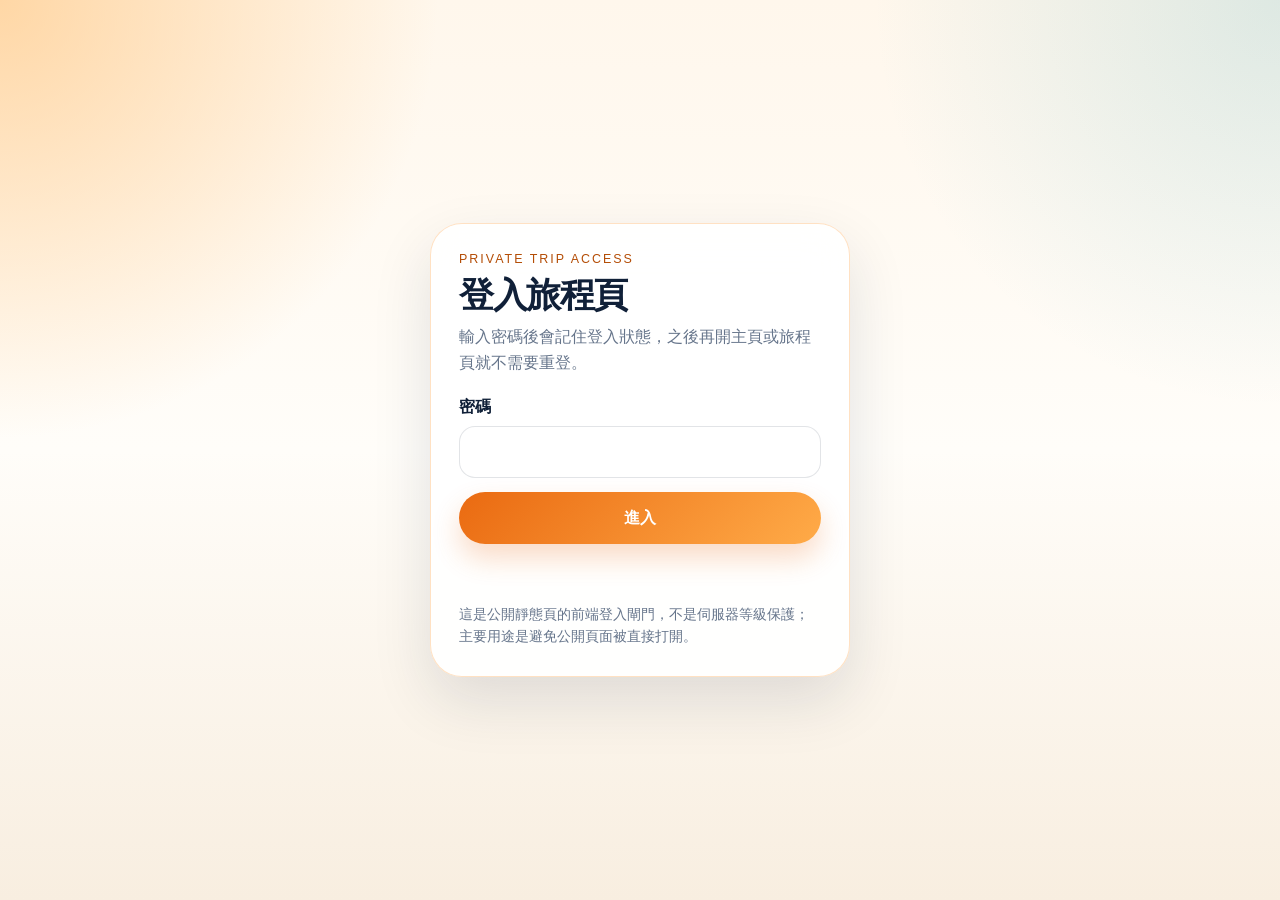
==== commit 8ff5dcd0: "忘記加入 忘記加入" ====
--- a/bangkok/20260703/index.html
+++ b/bangkok/20260703/index.html
@@ -8,6 +8,13 @@
     name="description"
     content="曼谷 5 天 4 夜微醺行程，手機優先的靜態旅遊頁面，整理每日時間軸、Grab 叫車點、替代交通與行前清單。"
   >
+  <script>document.documentElement.classList.add("auth-lock");</script>
+  <script src="../../auth.js"></script>
+  <script>
+    if (window.TripAuth && TripAuth.requireAuth("login.html")) {
+      document.documentElement.classList.remove("auth-lock");
+    }
+  </script>
   <style>
 :root {
   --bg: #fff8ef;
@@ -45,6 +52,10 @@
   scroll-behavior: smooth;
 }
 
+html.auth-lock body {
+  visibility: hidden;
+}
+
 body {
   margin: 0;
   font-family: -apple-system, BlinkMacSystemFont, "Segoe UI", "Noto Sans TC", sans-serif;
@@ -1362,6 +1373,8 @@
         <div class="hero-actions">
           <a class="button button-primary" href="#days">看每日行程</a>
           <a class="button button-secondary" href="#backup">看交通備案</a>
+          <button class="button button-secondary" id="backToHomeButton" type="button">返回首頁</button>
+          <button class="button button-secondary" id="logoutButton" type="button">登出</button>
         </div>
       </div>
 
@@ -3014,10 +3027,15 @@
     <a href="#days">行程</a>
     <a href="#backup">備案</a>
     <a href="#checklist">清單</a>
+    <a href="../../index.html" id="returnHomeLink">返回首頁</a>
   </nav>
 
   <script>
 document.documentElement.classList.add("js-enabled");
+
+if (window.TripAuth) {
+  TripAuth.rememberCurrentPage();
+}
 
 const bangkokTimeZone = "Asia/Bangkok";
 const checklistStorageKey = "bangkok-chill-trip-checklist-v1";
@@ -3026,6 +3044,9 @@
 const dayTabs = Array.from(document.querySelectorAll(".day-tab"));
 const dayPanels = Array.from(document.querySelectorAll(".day-panel"));
 const toggleActiveDayButton = document.querySelector("#toggleActiveDay");
+const backToHomeButton = document.querySelector("#backToHomeButton");
+const logoutButton = document.querySelector("#logoutButton");
+const returnHomeLink = document.querySelector("#returnHomeLink");
 
 const focusTitle = document.querySelector("#focusTitle");
 const focusCopy = document.querySelector("#focusCopy");
@@ -3793,6 +3814,25 @@
   });
 }
 
+function returnToHome() {
+  if (window.TripAuth) {
+    TripAuth.clearRememberedPage();
+    location.href = TripAuth.buildUrl("index.html");
+    return;
+  }
+
+  location.href = "../../index.html";
+}
+
+function logoutTripPage() {
+  if (window.TripAuth) {
+    TripAuth.logout("login.html");
+    return;
+  }
+
+  location.href = "../../login.html";
+}
+
 async function copyTextToClipboard(text) {
   if (navigator.clipboard && window.isSecureContext) {
     try {
@@ -3914,10 +3954,31 @@
 
 bottomNavLinks.forEach((link) => {
   link.addEventListener("click", () => {
-    const targetId = link.getAttribute("href").replace("#", "");
+    const href = link.getAttribute("href");
+
+    if (!href || !href.startsWith("#")) {
+      return;
+    }
+
+    const targetId = href.replace("#", "");
     updateBottomNav(targetId);
   });
 });
+
+if (backToHomeButton) {
+  backToHomeButton.addEventListener("click", returnToHome);
+}
+
+if (returnHomeLink) {
+  returnHomeLink.addEventListener("click", (event) => {
+    event.preventDefault();
+    returnToHome();
+  });
+}
+
+if (logoutButton) {
+  logoutButton.addEventListener("click", logoutTripPage);
+}
 
 if ("IntersectionObserver" in window) {
   const sectionObserver = new IntersectionObserver(
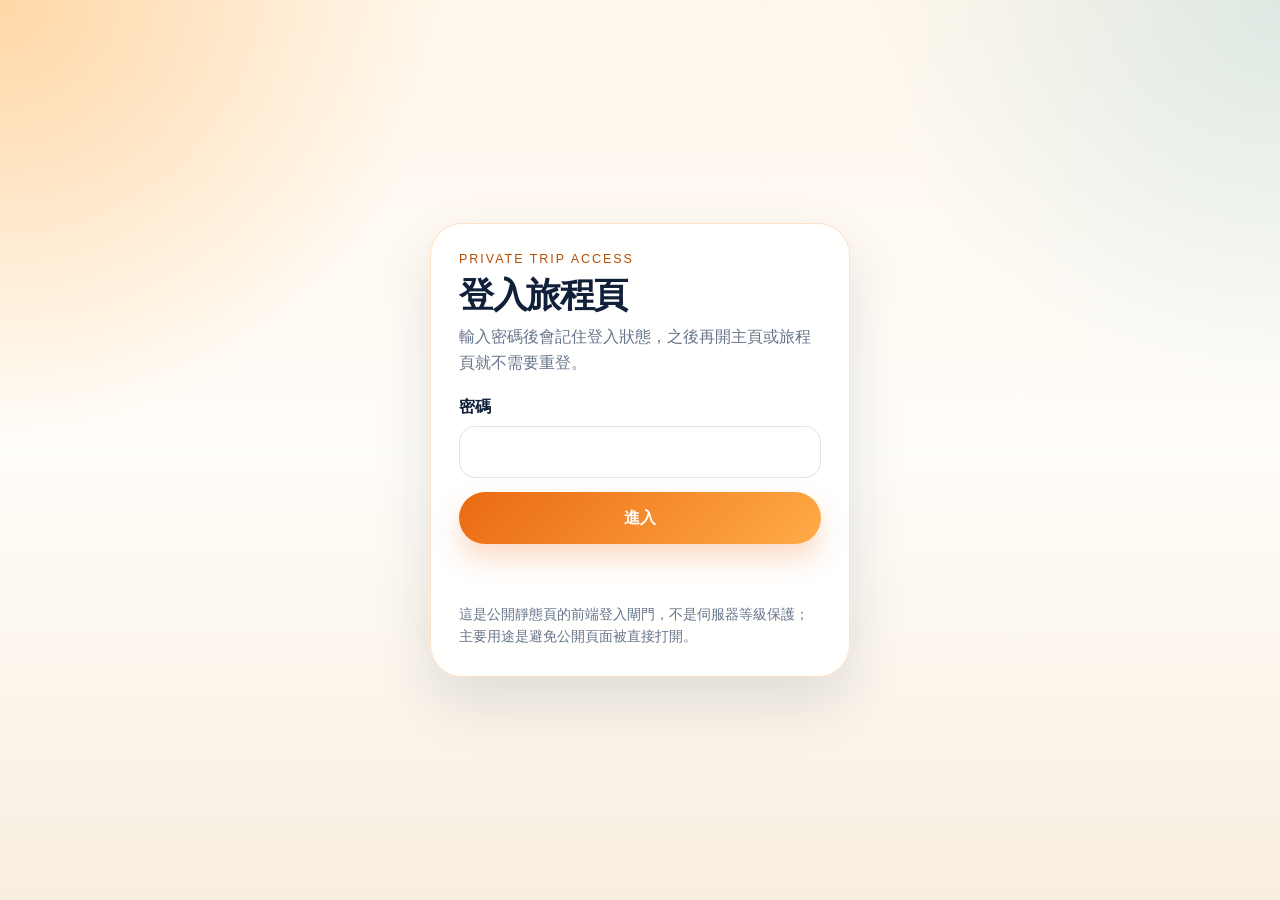
==== commit ab3c38cf: "時間軸版本 時間軸版本" ====
--- a/bangkok/20260703/index.html
+++ b/bangkok/20260703/index.html
@@ -60,6 +60,7 @@
   margin: 0;
   font-family: -apple-system, BlinkMacSystemFont, "Segoe UI", "Noto Sans TC", sans-serif;
   color: var(--secondary);
+  overflow-x: hidden;
   background:
     radial-gradient(circle at top left, rgba(255, 211, 145, 0.7), transparent 28%),
     radial-gradient(circle at top right, rgba(84, 184, 196, 0.18), transparent 26%),
@@ -93,20 +94,6 @@
 main {
   display: flex;
   flex-direction: column;
-}
-
-.hero,
-.summary-card,
-.callout,
-.focus-card,
-.playbook-card,
-.day-panel,
-.backup-card,
-.checklist-card,
-.mini-card,
-.side-card,
-.playbook-item {
-  backdrop-filter: blur(20px);
 }
 
 .hero {
@@ -657,7 +644,6 @@
   border-radius: 24px;
   background: rgba(255, 251, 246, 0.86);
   border: 1px solid rgba(255, 226, 197, 0.92);
-  backdrop-filter: blur(18px);
   box-shadow: 0 12px 24px rgba(25, 39, 66, 0.08);
 }
 
@@ -743,6 +729,139 @@
   display: none;
 }
 
+.day-quickline {
+  display: grid;
+  gap: 12px;
+  margin: 0 0 18px;
+  padding: 16px;
+  border-radius: 22px;
+  border: 1px solid rgba(255, 225, 194, 0.92);
+  background:
+    linear-gradient(180deg, rgba(255, 250, 243, 0.96), rgba(255, 255, 255, 0.98));
+  box-shadow: inset 0 1px 0 rgba(255, 255, 255, 0.86);
+}
+
+.day-quickline-head {
+  display: flex;
+  flex-wrap: wrap;
+  justify-content: space-between;
+  gap: 10px;
+  align-items: center;
+}
+
+.day-quickline-head strong {
+  font-size: 1rem;
+  color: var(--secondary);
+}
+
+.day-quickline-head span {
+  color: var(--muted);
+  font-size: 0.9rem;
+}
+
+.day-quickline-track {
+  position: relative;
+  display: flex;
+  gap: 12px;
+  overflow-x: auto;
+  padding: 4px 4px 8px;
+  scrollbar-width: none;
+}
+
+.day-quickline-track::-webkit-scrollbar {
+  display: none;
+}
+
+.day-quickline-track::before {
+  content: "";
+  position: absolute;
+  left: 22px;
+  right: 22px;
+  top: 27px;
+  height: 3px;
+  border-radius: 999px;
+  background: linear-gradient(90deg, rgba(249, 115, 22, 0.28), rgba(45, 114, 217, 0.2));
+  pointer-events: none;
+}
+
+.quickline-item {
+  position: relative;
+  flex: 0 0 clamp(152px, 42vw, 220px);
+  display: grid;
+  gap: 8px;
+  min-height: 96px;
+  padding: 36px 14px 14px 16px;
+  border: 1px solid rgba(255, 219, 182, 0.94);
+  border-radius: 18px;
+  background: rgba(255, 255, 255, 0.92);
+  color: var(--secondary);
+  text-align: left;
+  cursor: pointer;
+  transition: transform 0.2s ease, border-color 0.2s ease, box-shadow 0.2s ease, background 0.2s ease;
+  z-index: 1;
+}
+
+.quickline-item::before {
+  content: "";
+  position: absolute;
+  top: 18px;
+  left: 16px;
+  width: 16px;
+  height: 16px;
+  border-radius: 999px;
+  border: 4px solid rgba(249, 115, 22, 0.18);
+  background: #fff;
+  box-shadow: 0 0 0 4px rgba(255, 255, 255, 0.9);
+}
+
+.quickline-item:hover {
+  transform: translateY(-1px);
+  border-color: rgba(249, 115, 22, 0.3);
+}
+
+.quickline-item.is-selected {
+  border-color: rgba(249, 115, 22, 0.38);
+  background: linear-gradient(180deg, rgba(255, 242, 225, 0.98), rgba(255, 255, 255, 0.98));
+  box-shadow: 0 12px 24px rgba(249, 115, 22, 0.12);
+}
+
+.quickline-item.is-selected::before {
+  background: linear-gradient(180deg, #f97316, #ffbd73);
+  border-color: rgba(255, 237, 213, 0.96);
+}
+
+.quickline-item.is-current {
+  border-color: rgba(28, 155, 103, 0.34);
+  background: linear-gradient(180deg, rgba(235, 252, 244, 0.98), rgba(255, 255, 255, 0.98));
+  box-shadow: 0 12px 24px rgba(28, 155, 103, 0.12);
+}
+
+.quickline-item.is-current::before {
+  background: linear-gradient(180deg, #16a34a, #8ce3b8);
+  border-color: rgba(223, 249, 239, 0.96);
+}
+
+.quickline-time {
+  font-size: 0.82rem;
+  font-weight: 800;
+  letter-spacing: 0.04em;
+  color: var(--primary-deep);
+}
+
+.quickline-item.is-current .quickline-time {
+  color: #157650;
+}
+
+.quickline-label {
+  display: -webkit-box;
+  overflow: hidden;
+  font-weight: 700;
+  line-height: 1.45;
+  color: rgba(15, 23, 42, 0.84);
+  -webkit-line-clamp: 3;
+  -webkit-box-orient: vertical;
+}
+
 .day-overview {
   display: grid;
   gap: 14px;
@@ -793,7 +912,7 @@
   background: var(--card-strong);
   border: 1px solid rgba(255, 228, 201, 0.92);
   box-shadow: var(--shadow-card);
-  scroll-margin-top: 108px;
+  scroll-margin-top: 158px;
 }
 
 .timeline-card::before {
@@ -828,6 +947,13 @@
   color: #157650;
 }
 
+.timeline-card.is-jump-target {
+  border-color: rgba(249, 115, 22, 0.4);
+  box-shadow:
+    0 0 0 4px rgba(249, 115, 22, 0.12),
+    0 14px 32px rgba(249, 115, 22, 0.12);
+}
+
 .timeline-now-chip {
   display: inline-flex;
   align-items: center;
@@ -899,6 +1025,7 @@
 .route-grid div {
   display: grid;
   gap: 4px;
+  min-width: 0;
 }
 
 .route-grid span {
@@ -1029,6 +1156,7 @@
   border-radius: 16px;
   background: rgba(255, 255, 255, 0.92);
   border: 1px solid rgba(255, 229, 204, 0.9);
+  min-width: 0;
 }
 
 .next-step-option span {
@@ -1195,25 +1323,32 @@
   z-index: 20;
   transform: translateX(-50%);
   display: inline-flex;
-  gap: 8px;
+  gap: 6px;
   width: min(calc(100% - 20px), 440px);
-  padding: 10px;
+  padding: 8px;
   border-radius: 999px;
   background: rgba(15, 23, 42, 0.9);
   box-shadow: 0 18px 40px rgba(15, 23, 42, 0.24);
-  backdrop-filter: blur(18px);
+  overflow-x: auto;
+  scrollbar-width: none;
+}
+
+.bottom-nav::-webkit-scrollbar {
+  display: none;
 }
 
 .bottom-nav a {
-  flex: 1 1 0;
+  flex: 0 0 auto;
   display: inline-flex;
   justify-content: center;
   align-items: center;
   min-height: 44px;
-  padding: 0 8px;
+  min-width: 58px;
+  padding: 0 10px;
   border-radius: 999px;
   color: rgba(255, 255, 255, 0.72);
-  font-size: 0.92rem;
+  font-size: 0.84rem;
+  white-space: nowrap;
   transition: background 0.2s ease, color 0.2s ease, transform 0.2s ease;
 }
 
@@ -1266,6 +1401,27 @@
     flex-direction: row;
     justify-content: space-between;
     align-items: center;
+  }
+
+  .day-quickline {
+    padding: 14px;
+  }
+
+  .quickline-item {
+    flex-basis: 72vw;
+    min-height: 90px;
+  }
+
+  .bottom-nav {
+    gap: 8px;
+    padding: 10px;
+  }
+
+  .bottom-nav a {
+    flex: 1 1 0;
+    min-width: 0;
+    padding: 0 8px;
+    font-size: 0.92rem;
   }
 
   .route-grid {
@@ -3161,6 +3317,14 @@
 
   updateFocusCard(nextPanel);
   updateCollapseButton(nextPanel);
+
+  if (!nextPanel.querySelector(".quickline-item.is-selected")) {
+    const firstCard = nextPanel.querySelector(".timeline-card");
+
+    if (firstCard) {
+      markQuicklineSelected(firstCard);
+    }
+  }
 }
 
 function getTripStatus(dateKey, dayKey) {
@@ -3227,6 +3391,20 @@
 
 function getMomentValue(dateKey, minutes) {
   return getDateSerial(dateKey) * 1440 + minutes;
+}
+
+function ensureTimelineCardIds() {
+  dayPanels.forEach((panel) => {
+    const cards = Array.from(panel.querySelectorAll(".timeline-card"));
+
+    cards.forEach((card, index) => {
+      if (!card.id) {
+        card.id = `${panel.id}-timeline-${index + 1}`;
+      }
+
+      card.dataset.timelineIndex = String(index + 1);
+    });
+  });
 }
 
 function parseTimeRange(label) {
@@ -3613,6 +3791,183 @@
   });
 }
 
+function getQuicklineButtonForCard(card) {
+  const panel = card ? card.closest(".day-panel") : null;
+
+  if (!panel || !card.id) {
+    return null;
+  }
+
+  return Array.from(panel.querySelectorAll(".quickline-item"))
+    .find((button) => button.dataset.targetCard === card.id) || null;
+}
+
+function clearQuicklineCurrentState() {
+  document.querySelectorAll(".quickline-item.is-current").forEach((button) => {
+    button.classList.remove("is-current");
+  });
+}
+
+function clearQuicklineSelectedState() {
+  document.querySelectorAll(".quickline-item.is-selected").forEach((button) => {
+    button.classList.remove("is-selected");
+  });
+}
+
+function markQuicklineCurrent(card) {
+  const button = getQuicklineButtonForCard(card);
+
+  if (!button) {
+    return;
+  }
+
+  button.classList.add("is-current");
+  button.scrollIntoView({
+    behavior: "smooth",
+    block: "nearest",
+    inline: "center"
+  });
+}
+
+function markQuicklineSelected(card) {
+  const button = getQuicklineButtonForCard(card);
+
+  clearQuicklineSelectedState();
+
+  if (!button) {
+    return;
+  }
+
+  button.classList.add("is-selected");
+  button.scrollIntoView({
+    behavior: "smooth",
+    block: "nearest",
+    inline: "center"
+  });
+}
+
+function focusTimelineCard(card, options = {}) {
+  if (!card) {
+    return;
+  }
+
+  const {
+    behavior = "smooth",
+    spotlight = true,
+    expandManual = true,
+    selectQuickline = true
+  } = options;
+
+  const panel = card.closest(".day-panel");
+
+  if (panel) {
+    activateDay(panel.id);
+
+    if (panel.classList.contains("is-collapsed")) {
+      panel.classList.remove("is-collapsed");
+      updateCollapseButton(panel);
+    }
+  }
+
+  if (expandManual) {
+    const inlineManual = card.querySelector(".inline-manual");
+
+    if (inlineManual) {
+      inlineManual.open = true;
+    }
+  }
+
+  if (selectQuickline) {
+    markQuicklineSelected(card);
+  }
+
+  if (spotlight) {
+    card.classList.add("is-jump-target");
+    clearTimeout(card.jumpTimer);
+    card.jumpTimer = window.setTimeout(() => {
+      card.classList.remove("is-jump-target");
+    }, 1800);
+  }
+
+  requestAnimationFrame(() => {
+    card.scrollIntoView({
+      behavior,
+      block: "center"
+    });
+
+    card.setAttribute("tabindex", "-1");
+    card.focus({ preventScroll: true });
+  });
+}
+
+function buildDayQuicklines() {
+  dayPanels.forEach((panel) => {
+    const dayBody = panel.querySelector(".day-body");
+    const timeline = panel.querySelector(".timeline");
+    const cards = Array.from(panel.querySelectorAll(".timeline-card"));
+
+    if (!dayBody || !timeline || cards.length === 0) {
+      return;
+    }
+
+    const existing = dayBody.querySelector(".day-quickline");
+
+    if (existing) {
+      existing.remove();
+    }
+
+    const quickline = document.createElement("section");
+    quickline.className = "day-quickline";
+    quickline.setAttribute("aria-label", "當日時間線");
+
+    const head = document.createElement("div");
+    head.className = "day-quickline-head";
+
+    const title = document.createElement("strong");
+    title.textContent = "時間線";
+    head.appendChild(title);
+
+    const tip = document.createElement("span");
+    tip.textContent = "點任一時段就直接跳到下面那段行程";
+    head.appendChild(tip);
+
+    quickline.appendChild(head);
+
+    const track = document.createElement("div");
+    track.className = "day-quickline-track";
+
+    cards.forEach((card) => {
+      const time = card.querySelector(".time-badge") ? card.querySelector(".time-badge").textContent.trim() : "";
+      const label = card.querySelector("h4") ? card.querySelector("h4").textContent.trim() : "行程";
+
+      const button = document.createElement("button");
+      button.type = "button";
+      button.className = "quickline-item";
+      button.dataset.targetCard = card.id;
+      button.setAttribute("aria-controls", card.id);
+
+      const timeNode = document.createElement("span");
+      timeNode.className = "quickline-time";
+      timeNode.textContent = time || "未定";
+      button.appendChild(timeNode);
+
+      const labelNode = document.createElement("span");
+      labelNode.className = "quickline-label";
+      labelNode.textContent = label;
+      button.appendChild(labelNode);
+
+      button.addEventListener("click", () => {
+        focusTimelineCard(card);
+      });
+
+      track.appendChild(button);
+    });
+
+    quickline.appendChild(track);
+    dayBody.insertBefore(quickline, timeline);
+  });
+}
+
 function buildScheduleTimelineRanges() {
   const ranges = [];
 
@@ -3673,6 +4028,8 @@
 }
 
 function clearCurrentTimelineState() {
+  clearQuicklineCurrentState();
+
   document.querySelectorAll(".timeline-card.is-current").forEach((card) => {
     card.classList.remove("is-current");
     card.removeAttribute("tabindex");
@@ -3714,12 +4071,21 @@
       updateLiveStatus("旅程已結束，已停在最後一天");
     }
 
+    const fallbackPanel = document.getElementById(fallbackDayId);
+    const firstCard = fallbackPanel ? fallbackPanel.querySelector(".timeline-card") : null;
+
+    if (firstCard) {
+      markQuicklineSelected(firstCard);
+    }
+
     return;
   }
 
   activateDay(currentMatch.panel.id);
   currentMatch.card.classList.add("is-current");
   currentMatch.card.setAttribute("tabindex", "-1");
+  markQuicklineCurrent(currentMatch.card);
+  markQuicklineSelected(currentMatch.card);
 
   const activeTab = dayTabs.find((tab) => tab.dataset.tabTarget === currentMatch.panel.id);
   if (activeTab) {
@@ -3749,13 +4115,11 @@
   const dayTitle = currentMatch.panel.querySelector(".day-kicker") ? currentMatch.panel.querySelector(".day-kicker").textContent.split("｜")[0].trim() : "";
   updateLiveStatus(`目前進行：${dayTitle} · ${cardTitle}`);
 
-  requestAnimationFrame(() => {
-    currentMatch.card.scrollIntoView({
-      behavior: "smooth",
-      block: "center"
-    });
-
-    currentMatch.card.focus({ preventScroll: true });
+  focusTimelineCard(currentMatch.card, {
+    behavior: "smooth",
+    spotlight: false,
+    expandManual: true,
+    selectQuickline: true
   });
 }
 
@@ -4000,6 +4364,8 @@
 
 injectInlineMobilityGuides();
 injectNextStepBanners();
+ensureTimelineCardIds();
+buildDayQuicklines();
 bindCopyButtons();
 focusCurrentTimelineItem();
 loadChecklistState();
